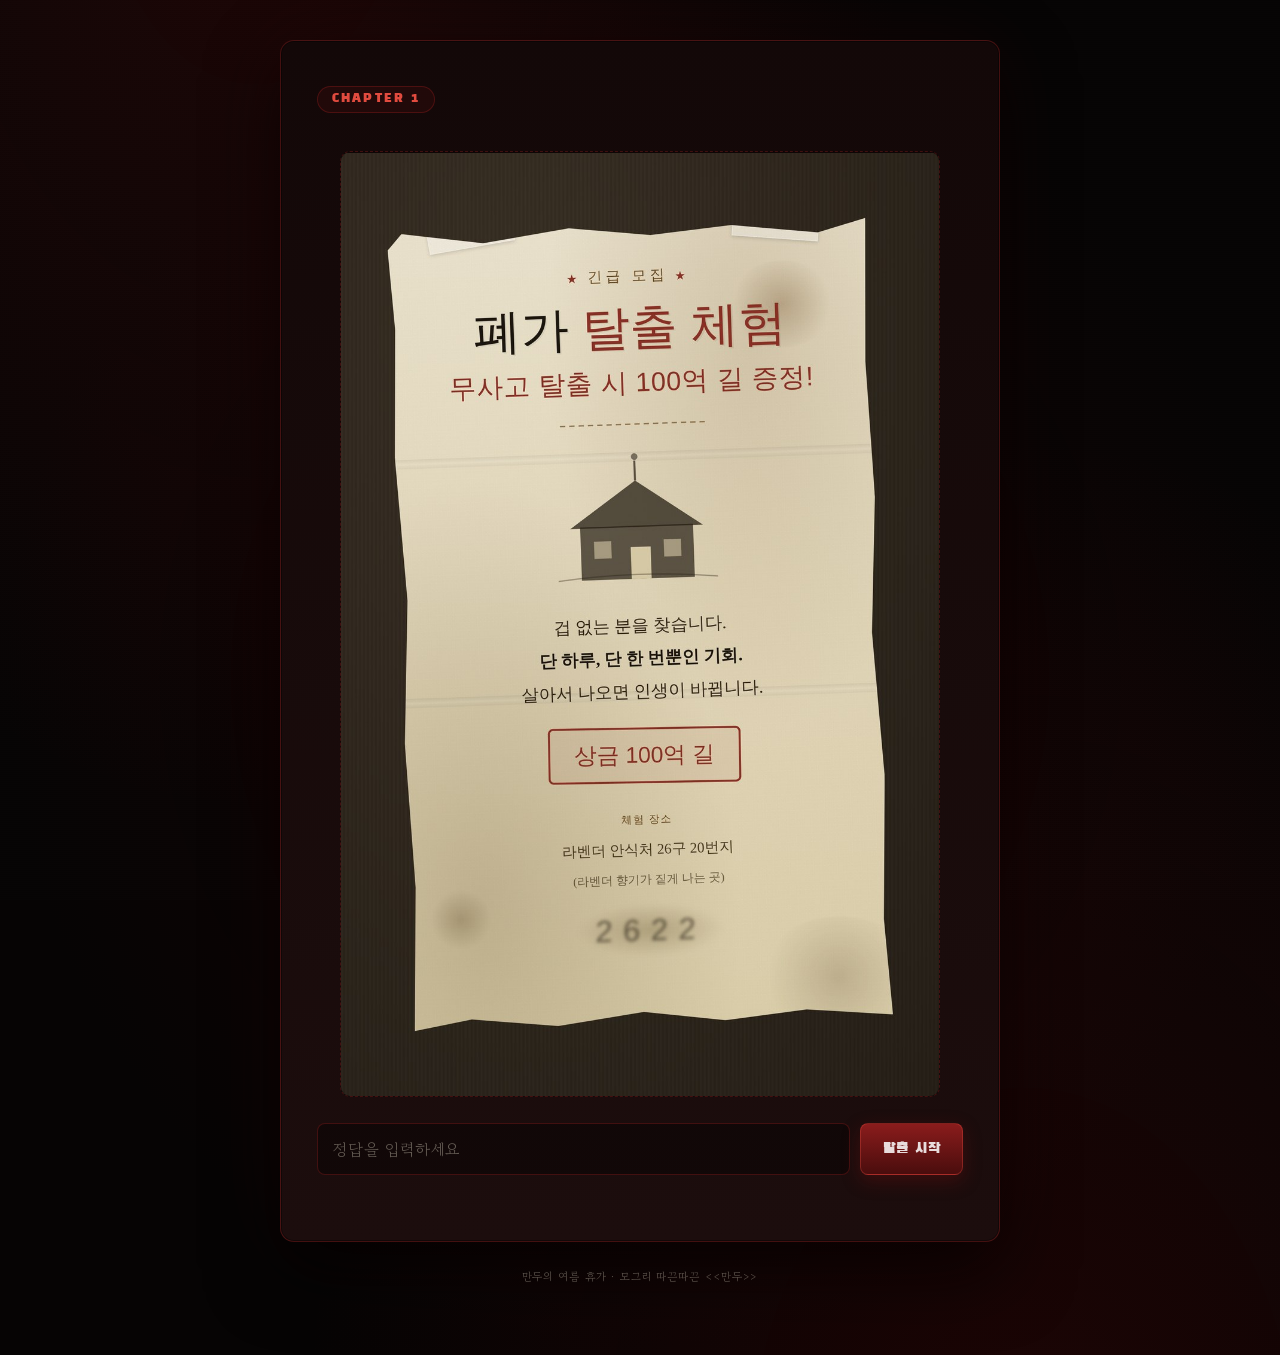
==== index.html @ e2ad3dcb "1차 초안" ====
<!DOCTYPE html>
<html lang="ko">
<head>
<meta charset="UTF-8" />
<meta name="viewport" content="width=device-width, initial-scale=1.0" />
<title>만두의 여름 휴가</title>
<link rel="stylesheet" href="assets/style.css" />
</head>
<body>
  <main class="stage">
    <span class="chapter-tag">CHAPTER 1</span>
      <div class="art-slot" style="min-height:0; aspect-ratio: 1000 / 1577; max-width: 600px; margin-left:auto; margin-right:auto;">
      <img src="assets/img/flyer.jpg" alt="폐가 체험 전단지" style="object-fit:contain;" />
    </div>

    <form class="answer-form" id="quiz1-form">
      <!-- <label for="quiz1-input">전단지에 적힌 흐릿한 숫자 4자리를 입력하세요</label> -->
      <div class="answer-row">
        <input type="text" id="quiz1-input" inputmode="numeric" maxlength="10" placeholder="정답을 입력하세요" autocomplete="off" />
        <button type="submit">탈출 시작</button>
      </div>
      <div class="error-msg" id="quiz1-error"></div>
    </form>
  </main>

  <p class="brand-footer">만두의 여름 휴가 · 모그리 따끈따끈 <<만두>></p>

  <script src="assets/answer.js"></script>
  <script>
    initAnswerForm({
      formId: "quiz1-form",
      inputId: "quiz1-input",
      errorId: "quiz1-error",
      answers: ["2622"],
      nextUrl: "2622/",
      failUrl: "fail/"
    });
  </script>
</body>
</html>
---- assets/style.css ----
/* ============================================================
   만두 자유부대 방탈출 이벤트 - 공용 스타일
   테마: 붉고 어두운 공포 톤 (폐가 / 저주받은 느낌)
   ============================================================ */

@import url('https://fonts.googleapis.com/css2?family=Black+Han+Sans&family=Gowun+Batang:wght@400;700&family=Nanum+Myeongjo:wght@400;700;800&display=swap');

:root {
  --bg-void: #060404;
  --bg-panel: #130808;
  --bg-panel-2: #1c0d0d;
  --border-faint: rgba(158, 34, 34, 0.35);
  --gold: #9c2323;         /* 메인 포인트 컬러 (핏빛 레드) */
  --gold-bright: #e14b3f;  /* 강조/글로우용 밝은 레드 */
  --ink: #e8dcdc;
  --ink-dim: #9c8080;
  --danger: #7a1010;
  --danger-bright: #ff4d3d;
  --success: #5a8f6b;
  --shadow: rgba(0, 0, 0, 0.7);
  --font-head: 'Black Han Sans', 'Nanum Myeongjo', sans-serif;
  --font-body: 'Gowun Batang', 'Nanum Myeongjo', serif;
}

* {
  box-sizing: border-box;
}

html, body {
  margin: 0;
  padding: 0;
  min-height: 100%;
  background: var(--bg-void);
  color: var(--ink);
  font-family: var(--font-body);
}

body {
  position: relative;
  overflow-x: hidden;
  background:
    radial-gradient(ellipse at 20% -10%, rgba(154,20,20,0.16), transparent 45%),
    radial-gradient(ellipse at 80% 110%, rgba(120,10,10,0.20), transparent 50%),
    radial-gradient(ellipse at 50% 50%, rgba(40,0,0,0.35), transparent 70%),
    var(--bg-void);
  min-height: 100vh;
  display: flex;
  flex-direction: column;
  align-items: center;
  padding: 40px 18px 60px;
}

/* 은은하게 떠다니는 안개/먼지 파티클 느낌의 배경 */
body::before {
  content: "";
  position: fixed;
  inset: 0;
  pointer-events: none;
  background-image:
    repeating-linear-gradient(0deg, rgba(255,255,255,0.015) 0px, transparent 1px, transparent 2px);
  z-index: 0;
}

.stage {
  position: relative;
  z-index: 1;
  width: 100%;
  max-width: 720px;
  background: linear-gradient(180deg, var(--bg-panel), var(--bg-panel-2));
  border: 1px solid var(--border-faint);
  border-radius: 14px;
  box-shadow: 0 30px 70px var(--shadow), 0 0 90px rgba(120,10,10,0.12), 0 0 0 1px rgba(0,0,0,0.4) inset;
  padding: 42px 36px 38px;
  animation: fadeUp 0.7s ease both;
}

@keyframes fadeUp {
  from { opacity: 0; transform: translateY(18px); }
  to { opacity: 1; transform: translateY(0); }
}

@keyframes flicker {
  0%, 92%, 100% { opacity: 1; }
  93% { opacity: 0.55; }
  95% { opacity: 0.9; }
  97% { opacity: 0.4; }
  98% { opacity: 1; }
}

.chapter-tag {
  display: inline-block;
  font-family: var(--font-head);
  font-size: 12px;
  letter-spacing: 0.18em;
  color: var(--gold-bright);
  border: 1px solid var(--border-faint);
  border-radius: 999px;
  padding: 5px 14px;
  margin-bottom: 18px;
  background: rgba(154,20,20,0.10);
  animation: flicker 7s linear infinite;
}

h1.title {
  font-family: var(--font-head);
  font-size: 28px;
  line-height: 1.4;
  color: var(--gold-bright);
  margin: 0 0 18px;
  text-shadow: 0 0 18px rgba(225,75,63,0.45), 0 2px 12px rgba(0,0,0,0.6);
}

.story {
  font-size: 15.5px;
  line-height: 1.9;
  color: var(--ink);
  white-space: pre-line;
  margin-bottom: 26px;
}

.story strong {
  color: var(--gold-bright);
}

.dim {
  color: var(--ink-dim);
}

/* 이미지/자료 자리 - 나중에 실제 이미지로 교체 */
.art-slot {
  width: 100%;
  min-height: 220px;
  border: 1.5px dashed var(--border-faint);
  border-radius: 10px;
  background: rgba(0,0,0,0.25);
  display: flex;
  flex-direction: column;
  align-items: center;
  justify-content: center;
  gap: 8px;
  color: var(--ink-dim);
  font-size: 13px;
  text-align: center;
  margin: 20px 0 26px;
  overflow: hidden;
  position: relative;
}

.art-slot img {
  width: 100%;
  height: 100%;
  object-fit: cover;
  position: absolute;
  inset: 0;
}

.art-slot .slot-label {
  font-family: var(--font-head);
  font-size: 12px;
  letter-spacing: 0.05em;
  color: var(--gold);
  z-index: 1;
}

.art-slot .slot-desc {
  z-index: 1;
  max-width: 80%;
  line-height: 1.6;
}

/* 대화/편지/일기장 카드 */
.note-card {
  background: rgba(0,0,0,0.28);
  border: 1px solid var(--border-faint);
  border-radius: 10px;
  padding: 18px 20px;
  margin: 14px 0;
  font-size: 14.5px;
  line-height: 1.85;
}

.note-card .speaker {
  font-family: var(--font-head);
  color: var(--gold);
  font-size: 13px;
  margin-right: 6px;
}

.note-card .msg-time {
  color: var(--ink-dim);
  font-size: 11.5px;
  display: block;
  margin: 10px 0 4px;
  letter-spacing: 0.05em;
}

.note-card .corrupted {
  color: var(--danger-bright);
  letter-spacing: 0.03em;
  filter: blur(0.2px);
}

/* 채팅 스타일 (3p 최만두 DM) */
.chat-log {
  display: flex;
  flex-direction: column;
  gap: 10px;
  margin: 20px 0 28px;
}

.chat-bubble {
  max-width: 82%;
  padding: 12px 15px;
  border-radius: 14px;
  font-size: 14.5px;
  line-height: 1.7;
  animation: fadeUp 0.5s ease both;
}

.chat-bubble.them {
  align-self: flex-start;
  background: var(--bg-panel-2);
  border: 1px solid var(--border-faint);
  border-bottom-left-radius: 4px;
}

.chat-bubble.me {
  align-self: flex-end;
  background: linear-gradient(135deg, #6e1f1f, #3a1010);
  border: 1px solid rgba(225,75,63,0.3);
  border-bottom-right-radius: 4px;
  color: #f3e6e6;
}

.chat-name {
  display: block;
  font-family: var(--font-head);
  font-size: 11.5px;
  color: var(--gold);
  margin-bottom: 4px;
}

/* 입력 폼 */
.answer-form {
  margin-top: 8px;
}

.answer-form label {
  display: block;
  font-size: 12.5px;
  color: var(--ink-dim);
  letter-spacing: 0.04em;
  margin-bottom: 8px;
}

.answer-row {
  display: flex;
  gap: 10px;
}

.answer-row input[type="text"] {
  flex: 1;
  background: rgba(0,0,0,0.35);
  border: 1.5px solid var(--border-faint);
  border-radius: 8px;
  padding: 13px 15px;
  font-size: 16px;
  color: var(--ink);
  font-family: var(--font-body);
  letter-spacing: 0.05em;
  outline: none;
  transition: border-color 0.2s, box-shadow 0.2s;
}

.answer-row input[type="text"]::placeholder {
  color: rgba(169,162,148,0.55);
}

.answer-row input[type="text"]:focus {
  border-color: var(--gold-bright);
  box-shadow: 0 0 0 3px rgba(225,75,63,0.18);
}

button, .btn {
  font-family: var(--font-head);
  font-size: 14.5px;
  letter-spacing: 0.03em;
  color: var(--ink);
  background: linear-gradient(180deg, #8a1c1c, #4a0d0d);
  border: 1px solid rgba(225,75,63,0.35);
  border-radius: 8px;
  padding: 13px 22px;
  cursor: pointer;
  box-shadow: 0 6px 18px rgba(122,16,16,0.35);
  transition: transform 0.15s ease, box-shadow 0.15s ease, filter 0.15s ease;
  white-space: nowrap;
  text-decoration: none;
  display: inline-flex;
  align-items: center;
  justify-content: center;
}

button:hover, .btn:hover {
  transform: translateY(-1px);
  filter: brightness(1.15);
  box-shadow: 0 10px 26px rgba(225,75,63,0.35);
}

button:active, .btn:active {
  transform: translateY(0);
}

button.btn-secondary, .btn.btn-secondary {
  background: transparent;
  color: var(--ink);
  border: 1.5px solid var(--border-faint);
  box-shadow: none;
}

button.btn-secondary:hover, .btn.btn-secondary:hover {
  border-color: var(--gold);
  color: var(--gold-bright);
}

button.btn-danger {
  background: linear-gradient(180deg, var(--danger-bright), var(--danger));
  color: #1a0d0c;
}

.btn-block {
  width: 100%;
  display: flex;
}

.error-msg {
  color: var(--danger-bright);
  font-size: 13px;
  margin-top: 10px;
  min-height: 18px;
  letter-spacing: 0.02em;
}

.error-msg.show {
  animation: shake 0.35s ease;
}

@keyframes shake {
  0%, 100% { transform: translateX(0); }
  20% { transform: translateX(-6px); }
  40% { transform: translateX(6px); }
  60% { transform: translateX(-4px); }
  80% { transform: translateX(4px); }
}

.hint-box {
  margin-top: 22px;
  border-left: 2px solid var(--border-faint);
  padding-left: 14px;
  font-size: 13px;
  color: var(--ink-dim);
  line-height: 1.7;
}

.hint-box b {
  color: var(--gold);
}

.footer-nav {
  margin-top: 30px;
  display: flex;
  justify-content: space-between;
  gap: 10px;
}

.brand-footer {
  margin-top: 26px;
  text-align: center;
  font-size: 11px;
  color: rgba(169,162,148,0.5);
  letter-spacing: 0.08em;
  z-index: 1;
  position: relative;
}

/* 키 안내용 뱃지 (2p 스크롤락/홈키) */
.key-guide {
  display: flex;
  gap: 12px;
  margin: 22px 0;
  flex-wrap: wrap;
}

.key-cap {
  display: flex;
  align-items: center;
  gap: 10px;
  background: rgba(0,0,0,0.3);
  border: 1px solid var(--border-faint);
  border-radius: 10px;
  padding: 10px 16px;
  flex: 1;
  min-width: 220px;
}

.key-cap kbd {
  font-family: var(--font-head);
  background: linear-gradient(180deg, #2a1010, #180808);
  border: 1px solid rgba(225,75,63,0.4);
  border-bottom-width: 3px;
  border-radius: 6px;
  padding: 6px 10px;
  font-size: 13px;
  color: var(--gold-bright);
}

.key-cap span {
  font-size: 12.5px;
  color: var(--ink-dim);
  line-height: 1.5;
}

/* 슬라이드 퍼즐 (4p) */
.puzzle-wrap {
  display: flex;
  flex-direction: column;
  align-items: center;
  gap: 16px;
  margin: 22px 0;
}

.puzzle-board {
  display: grid;
  grid-template-columns: repeat(4, 1fr);
  grid-template-rows: repeat(4, 1fr);
  gap: 4px;
  width: min(100%, 340px);
  aspect-ratio: 1 / 1;
  background: rgba(0,0,0,0.4);
  border: 1.5px solid var(--border-faint);
  border-radius: 10px;
  padding: 4px;
}

.puzzle-tile {
  background: linear-gradient(160deg, #2a1414, #150808);
  border: 1px solid rgba(225,75,63,0.25);
  border-radius: 6px;
  display: flex;
  align-items: center;
  justify-content: center;
  font-family: var(--font-head);
  font-size: 15px;
  color: var(--gold-bright);
  cursor: pointer;
  user-select: none;
  transition: transform 0.12s ease, filter 0.12s ease;
  background-size: 400% 400%;
  background-position: var(--bx, 0%) var(--by, 0%);
  background-image: var(--tile-img, none);
}

.puzzle-tile:hover {
  filter: brightness(1.15);
}

.puzzle-tile.empty {
  background: transparent;
  border: 1px dashed rgba(225,75,63,0.18);
  cursor: default;
}

.puzzle-status {
  font-size: 13px;
  color: var(--ink-dim);
  min-height: 18px;
}

.npc-reveal {
  display: none;
  flex-direction: column;
  align-items: center;
  gap: 12px;
  margin-top: 6px;
  animation: fadeUp 0.6s ease both;
}

.npc-reveal.show {
  display: flex;
}

.npc-figure {
  width: 92px;
  height: 92px;
  border-radius: 50%;
  background: radial-gradient(circle at 35% 30%, #3a1414, #0d0505 70%);
  border: 1.5px solid var(--border-faint);
  display: flex;
  align-items: center;
  justify-content: center;
  font-size: 36px;
  cursor: pointer;
  box-shadow: 0 0 30px rgba(154,20,20,0.25);
  transition: transform 0.2s ease, box-shadow 0.2s ease;
}

.npc-figure:hover {
  transform: scale(1.05);
  box-shadow: 0 0 40px rgba(225,75,63,0.4);
}

/* 5p 선택지 퍼즐 */
.choice-grid {
  display: grid;
  grid-template-columns: 1fr 1fr;
  gap: 10px;
  margin: 22px 0;
}

@media (max-width: 480px) {
  .choice-grid { grid-template-columns: 1fr; }
}

.choice-btn {
  background: var(--bg-panel-2);
  border: 1.5px solid var(--border-faint);
  color: var(--ink);
  border-radius: 10px;
  padding: 16px 14px;
  font-family: var(--font-body);
  font-size: 14px;
  line-height: 1.5;
  cursor: pointer;
  text-align: left;
  transition: border-color 0.15s, transform 0.12s, background 0.15s;
}

.choice-btn:hover {
  border-color: var(--gold);
  transform: translateY(-1px);
}

.choice-btn.correct {
  background: linear-gradient(135deg, rgba(111,174,139,0.25), rgba(111,174,139,0.08));
  border-color: var(--success);
  color: var(--gold-bright);
}

.choice-btn.wrong {
  animation: shake 0.35s ease;
  border-color: var(--danger);
}

.choice-feedback {
  min-height: 20px;
  font-size: 13px;
  color: var(--ink-dim);
  margin-top: 4px;
}

/* 실패 페이지 (7p) */
.fail-stage {
  text-align: center;
}

.fail-glyph {
  font-family: var(--font-head);
  font-size: 64px;
  color: var(--danger-bright);
  text-shadow: 0 0 40px rgba(224,90,80,0.4);
  margin-bottom: 6px;
  letter-spacing: 0.05em;
}

/* 엔딩 페이지 */
.ending-stage {
  text-align: center;
}

.ending-glyph {
  font-size: 44px;
  margin-bottom: 6px;
}

.credit {
  margin-top: 8px;
  font-size: 12.5px;
  color: var(--ink-dim);
}

@media (max-width: 560px) {
  .stage { padding: 30px 20px 28px; }
  h1.title { font-size: 22px; }
  .answer-row { flex-direction: column; }
}
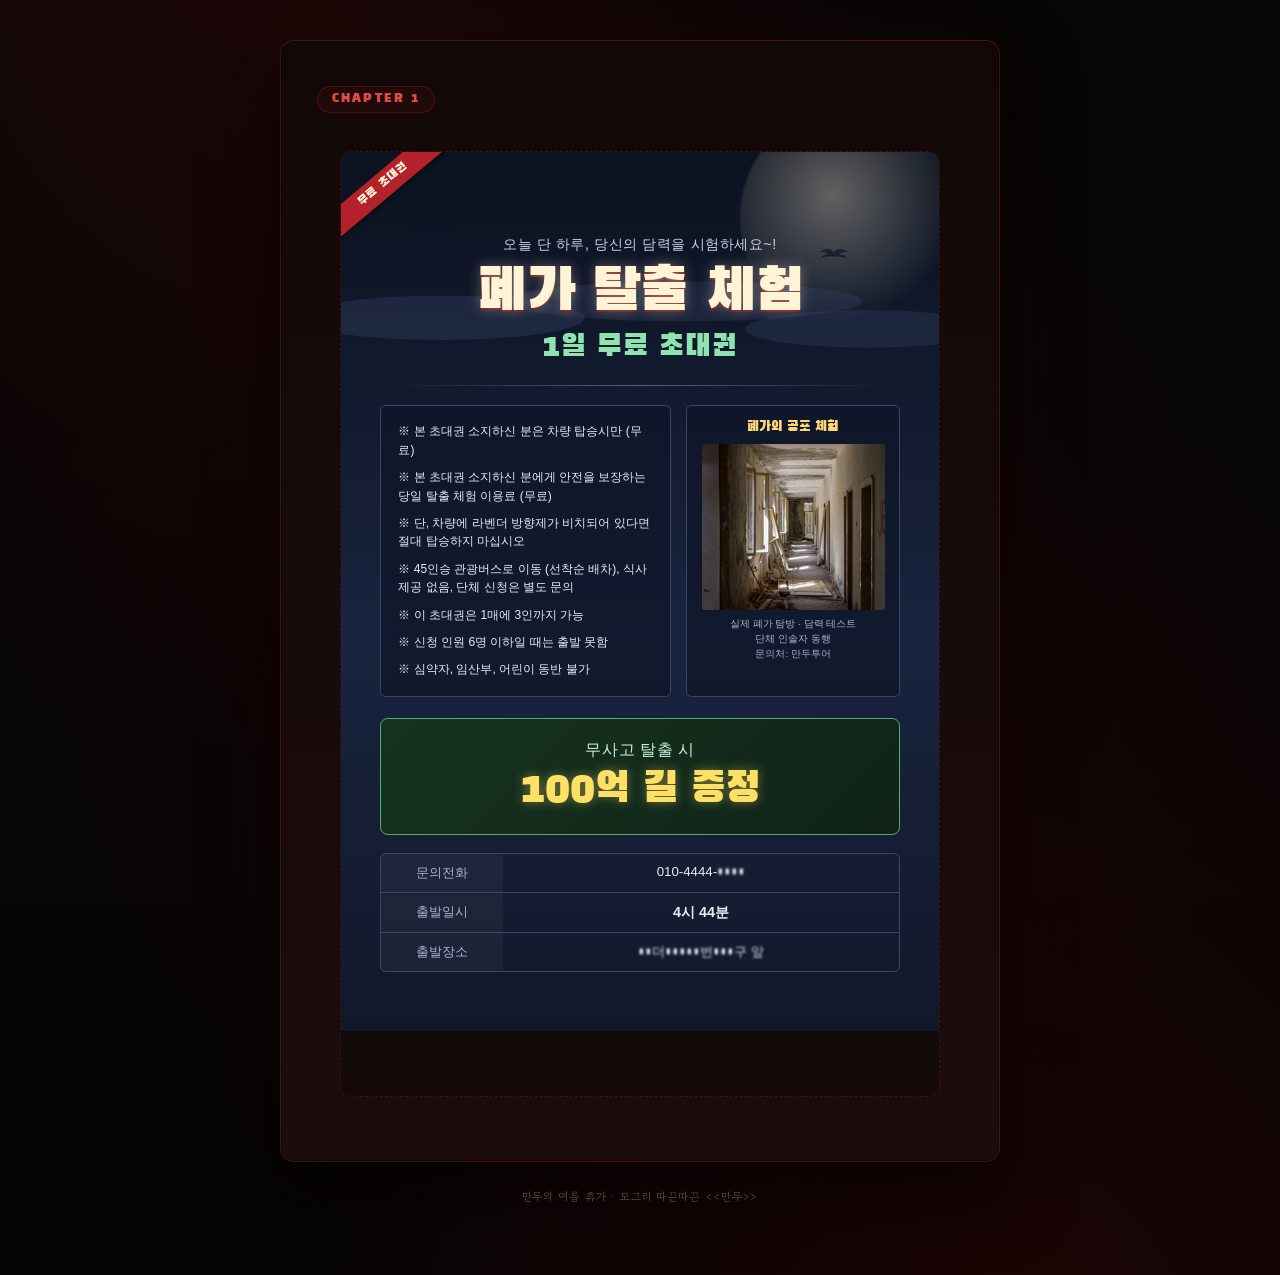
==== commit b3593b2f: "글리치" ====
--- a/index.html
+++ b/index.html
@@ -1,6 +1,18 @@
 <!DOCTYPE html>
 <html lang="ko">
 <head>
+<style>
+@keyframes glitch-flicker {
+  0%, 100% { opacity: 1; text-shadow: none; transform: translate(0, 0); }
+  94% { opacity: 1; }
+  95% { opacity: 0.55; text-shadow: 0.05em 0 0 #ff2d55, -0.05em 0 0 #33e0ff; transform: translate(0.02em, -0.01em); }
+  97% { opacity: 1; text-shadow: none; transform: translate(0, 0); }
+}
+.glitch-char {
+  display: inline-block;
+  animation: glitch-flicker 7s infinite steps(1, end);
+}
+</style>
 <meta charset="UTF-8" />
 <meta name="viewport" content="width=device-width, initial-scale=1.0" />
 <title>만두의 여름 휴가</title>
@@ -10,16 +22,99 @@
   <main class="stage">
     <span class="chapter-tag">CHAPTER 1</span>
       <div class="art-slot" style="min-height:0; aspect-ratio: 1000 / 1577; max-width: 600px; margin-left:auto; margin-right:auto;">
-      <img src="assets/img/flyer.jpg" alt="폐가 체험 전단지" style="object-fit:contain;" />
+      <div style="width:100%; height:100%; position:relative; overflow:hidden; container-type: inline-size;">
+        <div class="haunted-flyer" style="width:100cqw; min-height:133.3333cqw; position:relative; overflow:hidden; background:linear-gradient(180deg, #0b1220 0%, #131b30 30%, #1a2440 55%, #12182a 100%); font-family: 'Noto Sans KR', sans-serif; color:#e9ecf5; padding-bottom:9.8148cqw;">
+
+          <!-- moon glow -->
+          <div style="position:absolute; top:-8.3333cqw; right:-5.5556cqw; width:38.8889cqw; height:38.8889cqw; border-radius:50%; background:radial-gradient(circle at 40% 40%, rgba(255,244,214,0.35), rgba(255,244,214,0) 65%); filter:blur(0.1852cqw);"></div>
+
+          <!-- fog bands -->
+          <svg width="1080" height="180" viewBox="0 0 1080 180" style="position:absolute; top:19.4444cqw; left:0; width:100cqw; height:16.6667cqw;">
+            <ellipse cx="180" cy="90" rx="260" ry="40" fill="#3a4568" opacity="0.35"/>
+            <ellipse cx="620" cy="60" rx="320" ry="36" fill="#3a4568" opacity="0.3"/>
+            <ellipse cx="950" cy="110" rx="220" ry="34" fill="#3a4568" opacity="0.3"/>
+          </svg>
+
+          <!-- corner ribbon: 무료 초대권 -->
+          <div style="position:absolute; top:3.3333cqw; left:-5.9259cqw; width:25.9259cqw; transform:rotate(-40deg); background:#b3222a; text-align:center; padding:0.7407cqw 0; box-shadow:0 0.3704cqw 0.9259cqw rgba(0,0,0,0.4); z-index:5;">
+            <div style="font-family:'Black Han Sans', sans-serif; font-size:2.037cqw; color:#fff4d6; letter-spacing:0.1852cqw;">무료 초대권</div>
+          </div>
+
+          <!-- bats -->
+          <svg width="90" height="40" viewBox="0 0 90 40" style="position:absolute; top:11.1111cqw; left:11.1111cqw; opacity:0.8; width:8.3333cqw; height:3.7037cqw;">
+            <path d="M45 20 C40 5 20 5 5 18 C18 14 28 20 30 24 C22 22 12 26 8 34 C22 30 34 26 45 30 C56 26 68 30 82 34 C78 26 68 22 60 24 C62 20 72 14 85 18 C70 5 50 5 45 20 Z" fill="#0d1425"/>
+          </svg>
+          <svg width="60" height="26" viewBox="0 0 90 40" style="position:absolute; top:15.7407cqw; left:79.6296cqw; opacity:0.7; width:5.5556cqw; height:2.4074cqw;">
+            <path d="M45 20 C40 5 20 5 5 18 C18 14 28 20 30 24 C22 22 12 26 8 34 C22 30 34 26 45 30 C56 26 68 30 82 34 C78 26 68 22 60 24 C62 20 72 14 85 18 C70 5 50 5 45 20 Z" fill="#0d1425"/>
+          </svg>
+
+          <!-- header -->
+          <div style="position:relative; z-index:4; text-align:center; padding-top:13.8889cqw;">
+            <div style="font-size:2.4074cqw; letter-spacing:0.0926cqw; color:#c9d0e8; font-weight:500;">오늘 단 하루, 당신의 담력을 시험하세요~!</div>
+            <div style="font-family:'Black Han Sans', sans-serif; font-size:9.6296cqw; line-height:1.05; color:#fff4d6; margin-top:1.6667cqw; text-shadow:0 0 2.2222cqw rgba(255,244,214,0.35), 0 0.3704cqw 0 #7a1015;">폐가 탈출 체험</div>
+            <div style="font-family:'Black Han Sans', sans-serif; font-size:5cqw; color:#8fe3b0; margin-top:0.7407cqw; letter-spacing:0.1852cqw;">1일 무료 초대권</div>
+          </div>
+
+          <!-- divider -->
+          <div style="position:relative; z-index:4; margin:3.1481cqw 8.3333cqw 0; height:0.1852cqw; background:linear-gradient(90deg, transparent, #55618c, transparent);"></div>
+
+          <!-- content row -->
+          <div style="position:relative; z-index:4; display:flex; gap:2.5926cqw; margin:3.1481cqw 6.4815cqw 0; align-items:stretch;">
+
+          <!-- bullet card -->
+          <div style="flex:1.35; background:rgba(15,21,40,0.72); border:max(1px, 0.0926cqw) solid #3a4568; border-radius:0.9259cqw; padding:2.7778cqw 2.963cqw; display:flex; flex-direction:column; gap:1.4815cqw;">
+            <div style="font-size:2cqw; line-height:1.55; color:#e9ecf5; text-align:left;">※ 본 초대권 소지하신 분은 차량 탑승시만 (무료)</div>
+            <div style="font-size:2cqw; line-height:1.55; color:#e9ecf5; text-align:left;">※ 본 초대권 소지하신 분에게 <span class="glitch-char" style="animation-delay:7.1s;">안</span>전을 보장하는 당일 탈출 체험 이용료 (무료)</div>
+            <div style="font-size:2cqw; line-height:1.55; color:#e9ecf5; text-align:left;">※ 단, 차량에 <span class="glitch-char" style="animation-delay:2.1s;">라</span><span class="glitch-char" style="animation-delay:5s;">벤</span>더 방향제가 비치되어 있다면 절대 탑승하지 마십시오</div>
+            <div style="font-size:2cqw; line-height:1.55; color:#e9ecf5; text-align:left;">※ 45인승 관광버스로 이동 (선착순 배차), <span class="glitch-char" style="animation-delay:0s;">식</span>사 제공 없음, 단체 신청은 별도 문의</div>
+            <div style="font-size:2cqw; line-height:1.55; color:#e9ecf5; text-align:left;">※ <span class="glitch-char" style="animation-delay:6.1s;">이</span> 초대권은 1매에 3인까지 가능</div>
+            <div style="font-size:2cqw; line-height:1.55; color:#e9ecf5; text-align:left;">※ 신청 인원 <span class="glitch-char" style="animation-delay:3.1s;">6</span>명 <span class="glitch-char" style="animation-delay:3.6s;">이</span>하일 때는 출발 못함</div>
+            <div style="font-size:2cqw; line-height:1.55; color:#e9ecf5; text-align:left;">※ 심약자, 임산부, 어린<span class="glitch-char" style="animation-delay:2.1s;">이</span> 동반 불가</div>
+          </div>
+
+          <!-- illustration card -->
+          <div style="flex:1; min-width:0; overflow:hidden; background:rgba(15,21,40,0.72); border:max(1px, 0.0926cqw) solid #3a4568; border-radius:0.9259cqw; padding:2.037cqw; display:flex; flex-direction:column; align-items:center; gap:1.2963cqw;">
+            <div style="font-family:'Black Han Sans', sans-serif; font-size:2.4074cqw; color:#ffd875;">폐가의 공포 체험</div>
+            <div style="width:30.5556cqw; height:27.7778cqw; max-width:100%; border-radius:0.5cqw; overflow:hidden; position:relative; flex-shrink:0;">
+              <img src="assets/img/flyer_web.jpg" alt="폐가 사진" style="width:100%; height:100%; object-fit:cover; display:block;">
+            </div>
+            <div style="font-size:1.6667cqw; color:#a9b2d0; text-align:center; line-height:1.5;">실제 폐가 탐방 · 담력 테스트<br/>단체 인솔자 동행<br/>문의<span class="glitch-char" style="animation-delay:3.1s;">처</span>: 만두투어</div>
+          </div>
+        </div>
+
+          <!-- reward banner -->
+          <div style="position:relative; z-index:4; margin:3.5185cqw 6.4815cqw 0;">
+            <div style="background:linear-gradient(135deg, #17331f 0%, #0f2318 100%); border:max(1px, 0.1852cqw) solid #4fae6d; border-radius:1.2963cqw; padding:3.5185cqw 2.7778cqw 2.7778cqw; text-align:center;">
+              <div style="font-size:2.5926cqw; color:#c9f0d6; letter-spacing:0.0926cqw;">무사고 탈출 시</div>
+              <div style="font-family:'Black Han Sans', sans-serif; font-size:7.037cqw; color:#ffe066; margin-top:0.5556cqw; text-shadow:0 0 1.8519cqw rgba(255,224,102,0.4);">100억 길 증정</div>
+            </div>
+          </div>
+
+          <!-- contact table -->
+          <div style="position:relative; z-index:4; margin:3.1481cqw 6.4815cqw 0 6.4815cqw; display:flex; flex-direction:column; gap:0; border:max(1px, 0.0926cqw) solid #3a4568; border-radius:0.9259cqw; overflow:hidden;">
+            <div style="display:flex; border-bottom:max(1px, 0.0926cqw) solid #3a4568;">
+              <div style="width:20.3704cqw; background:rgba(255,255,255,0.04); padding:1.6667cqw 2.037cqw; font-size:2.2222cqw; color:#a9b2d0;">문의전화</div>
+              <div style="flex:1; padding:1.6667cqw 2.037cqw; font-size:2.2222cqw; color:#e9ecf5;">010-4444-<span style="filter:blur(0.1944cqw); display:inline-block;">▮▮▮▮</span></div>
+            </div>
+            <div style="display:flex; border-bottom:max(1px, 0.0926cqw) solid #3a4568;">
+              <div style="width:20.3704cqw; background:rgba(255,255,255,0.04); padding:1.6667cqw 2.037cqw; font-size:2.2222cqw; color:#a9b2d0;">출발일시</div>
+              <div style="flex:1; padding:1.6667cqw 2.037cqw; font-size:2.4074cqw; color:#e9ecf5; font-weight:700;">4시 44분</div>
+            </div>
+            <div style="display:flex;">
+              <div style="width:20.3704cqw; background:rgba(255,255,255,0.04); padding:1.6667cqw 2.037cqw; font-size:2.2222cqw; color:#a9b2d0;">출발장소</div>
+              <div style="flex:1; padding:1.6667cqw 2.037cqw; font-size:2.2222cqw; color:#e9ecf5;"><span style="filter:blur(0.1944cqw); display:inline-block;">▮▮더▮▮▮▮▮번▮▮▮구 앞</span></div>
+            </div>
+          </div>
+        </div>
+        </div>
     </div>
 
     <form class="answer-form" id="quiz1-form">
-      <!-- <label for="quiz1-input">전단지에 적힌 흐릿한 숫자 4자리를 입력하세요</label> -->
-      <div class="answer-row">
+      <!-- <div class="answer-row">
         <input type="text" id="quiz1-input" inputmode="numeric" maxlength="10" placeholder="정답을 입력하세요" autocomplete="off" />
         <button type="submit">탈출 시작</button>
       </div>
-      <div class="error-msg" id="quiz1-error"></div>
+      <div class="error-msg" id="quiz1-error"></div> -->
     </form>
   </main>
 
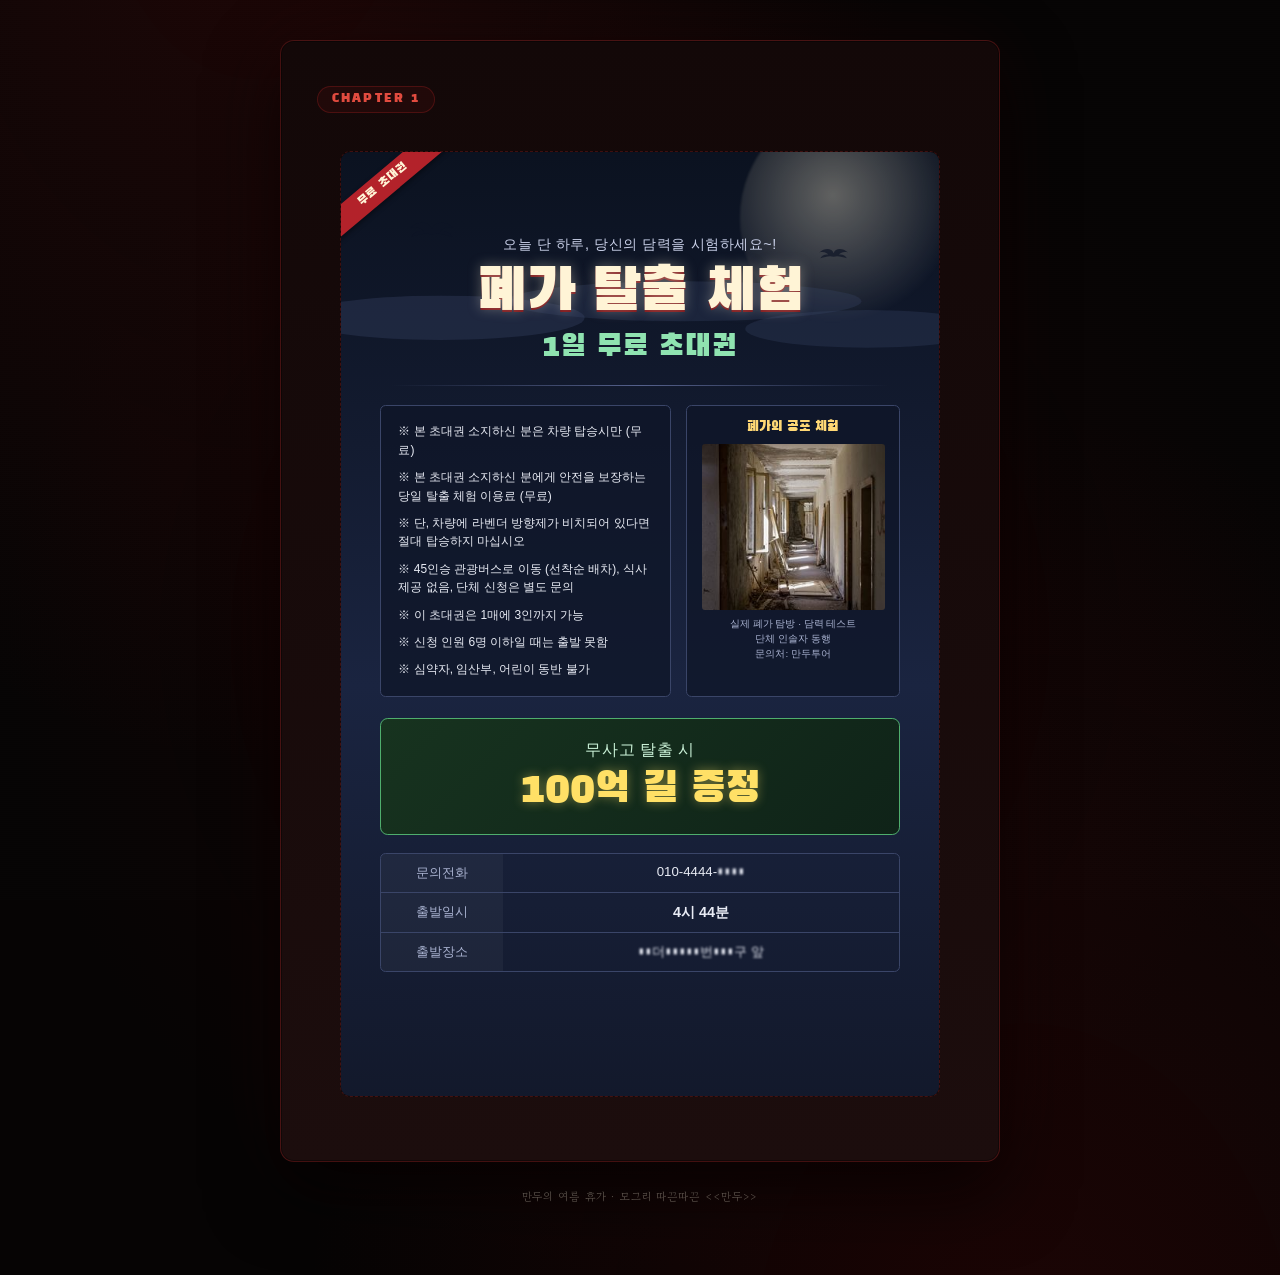
==== commit fd0b18ce: "추가수정" ====
--- a/index.html
+++ b/index.html
@@ -10,7 +10,7 @@
 }
 .glitch-char {
   display: inline-block;
-  animation: glitch-flicker 7s infinite steps(1, end);
+  animation: glitch-flicker 30s infinite steps(1, end);
 }
 </style>
 <meta charset="UTF-8" />
@@ -23,7 +23,7 @@
     <span class="chapter-tag">CHAPTER 1</span>
       <div class="art-slot" style="min-height:0; aspect-ratio: 1000 / 1577; max-width: 600px; margin-left:auto; margin-right:auto;">
       <div style="width:100%; height:100%; position:relative; overflow:hidden; container-type: inline-size;">
-        <div class="haunted-flyer" style="width:100cqw; min-height:133.3333cqw; position:relative; overflow:hidden; background:linear-gradient(180deg, #0b1220 0%, #131b30 30%, #1a2440 55%, #12182a 100%); font-family: 'Noto Sans KR', sans-serif; color:#e9ecf5; padding-bottom:9.8148cqw;">
+        <div style="width:100cqw; position:relative; overflow:hidden; background:linear-gradient(180deg, #0b1220 0%, #131b30 30%, #1a2440 55%, #12182a 100%); font-family: 'Noto Sans KR', sans-serif; color:#e9ecf5; padding-bottom:25cqw;">
 
           <!-- moon glow -->
           <div style="position:absolute; top:-8.3333cqw; right:-5.5556cqw; width:38.8889cqw; height:38.8889cqw; border-radius:50%; background:radial-gradient(circle at 40% 40%, rgba(255,244,214,0.35), rgba(255,244,214,0) 65%); filter:blur(0.1852cqw);"></div>
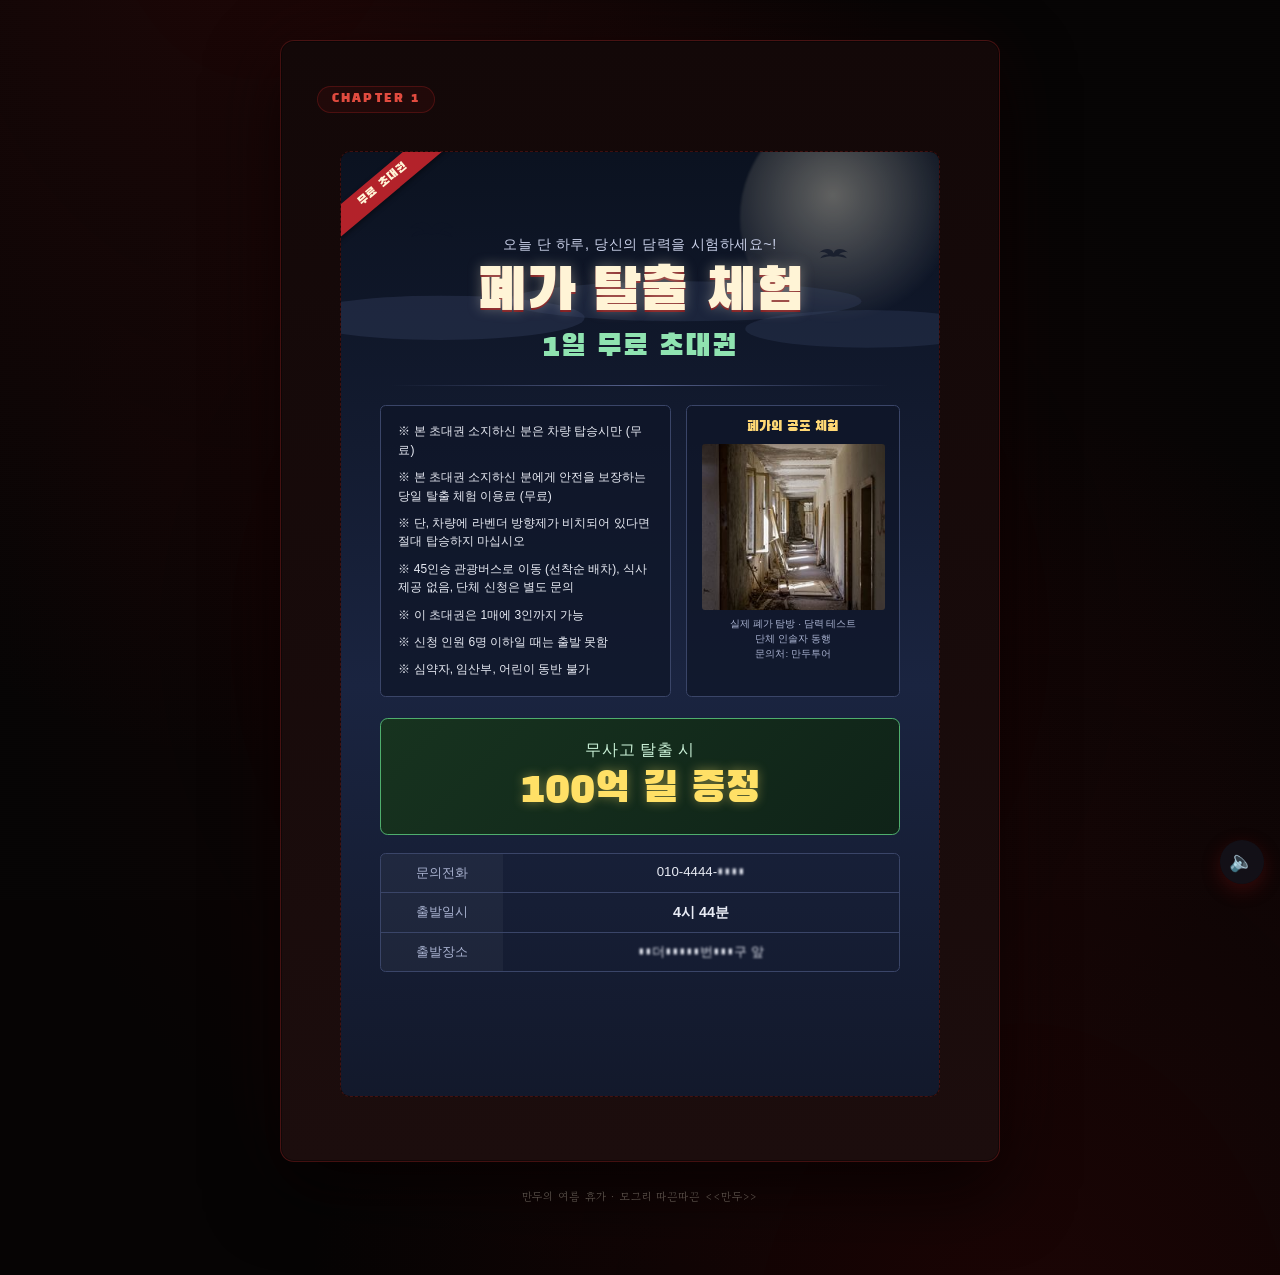
==== commit 1373656f: "1~2p 브금추가" ====
--- a/index.html
+++ b/index.html
@@ -131,5 +131,69 @@
       failUrl: "fail/"
     });
   </script>
+  <audio id="bgm" src="assets/sound/bgm1.mp3" loop preload="auto"></audio>
+
+  <button id="bgm-toggle" aria-label="배경음악 켜기/끄기" title="배경음악 켜기/끄기"
+    style="position:fixed; right:16px; bottom:16px; z-index:999; width:44px; height:44px;
+          border-radius:50%; border:none; background:rgba(20,20,30,0.75); color:#fff;
+          font-size:20px; line-height:44px; text-align:center; cursor:pointer; padding:0;">🔈</button>
+
+<script>
+(function () {
+  var audio = document.getElementById('bgm');
+  var btn = document.getElementById('bgm-toggle');
+  var userPaused = false;
+
+  audio.volume = 0.20; // 볼륨 50% (0.0 ~ 1.0 사이로 조절 가능)
+
+  // 아이콘은 "내가 껐다/켰다" 여부가 아니라 실제 audio 상태를 그대로 따라가게 함
+  audio.addEventListener('play',  function () { btn.textContent = '🔈'; });
+  audio.addEventListener('pause', function () { btn.textContent = '🔇'; });
+
+  // 파일을 못 찾거나 재생 자체가 실패하면 콘솔에 원인을 남기고 버튼에 표시
+  audio.addEventListener('error', function () {
+    var code = audio.error ? audio.error.code : '?';
+    console.error('[BGM] 로드/재생 실패 (code ' + code + '). src="' + audio.currentSrc + '" 경로와 파일이 실제로 있는지 확인하세요.');
+    btn.textContent = '⚠️';
+    btn.title = 'BGM 파일을 재생할 수 없습니다 (콘솔 확인)';
+  });
+
+  function armResumeOnInteraction() {
+    var resume = function () {
+      if (!userPaused) {
+        audio.play().catch(function (err) { console.error('[BGM] play() 실패:', err); });
+      }
+      window.removeEventListener('pointerdown', resume);
+      window.removeEventListener('keydown', resume);
+    };
+    window.addEventListener('pointerdown', resume, { once: true });
+    window.addEventListener('keydown', resume, { once: true });
+  }
+
+  function tryPlay() {
+    var p = audio.play();
+    if (p && typeof p.catch === 'function') {
+      p.catch(function (err) {
+        // 자동재생이 막힌 경우(NotAllowedError): 첫 사용자 입력 시 재생
+        console.warn('[BGM] 자동재생이 막혔습니다. 화면을 한 번 클릭/터치하면 재생됩니다.', err);
+        armResumeOnInteraction();
+      });
+    }
+  }
+
+  btn.addEventListener('click', function () {
+    if (audio.paused) {
+      userPaused = false;
+      audio.play().catch(function (err) { console.error('[BGM] play() 실패:', err); });
+    } else {
+      userPaused = true;
+      audio.pause();
+    }
+  });
+
+  tryPlay();
+})();
+</script>
+
 </body>
 </html>
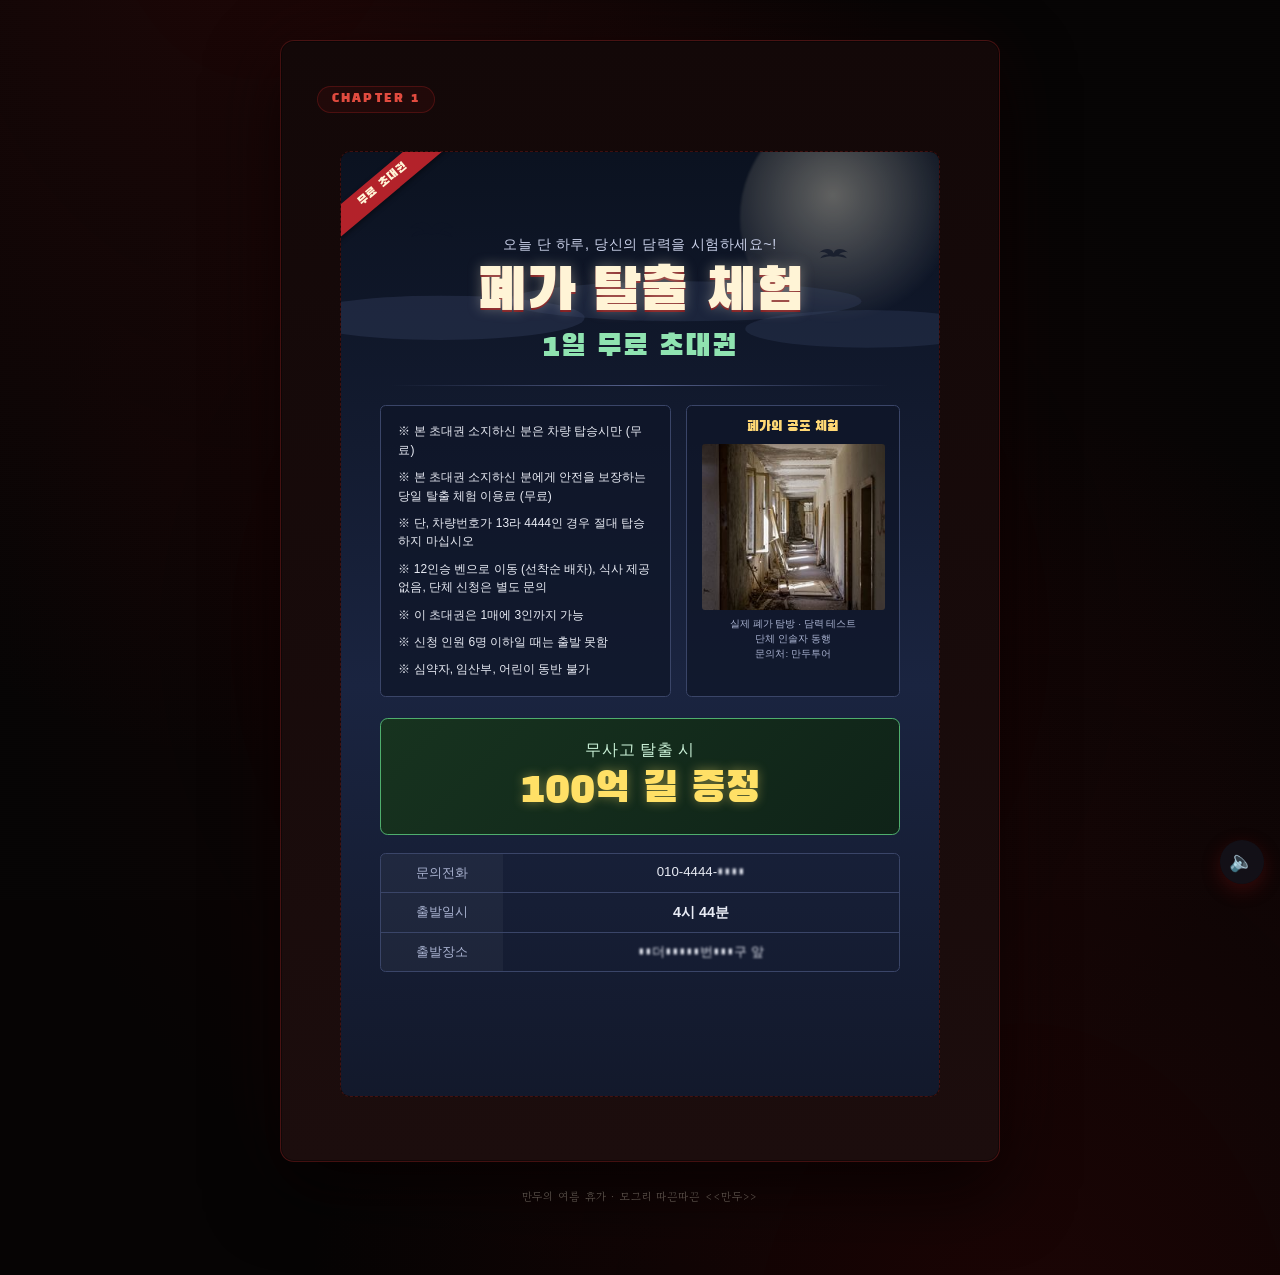
==== commit 7e160a60: "텍스트 변경" ====
--- a/index.html
+++ b/index.html
@@ -65,8 +65,8 @@
           <div style="flex:1.35; background:rgba(15,21,40,0.72); border:max(1px, 0.0926cqw) solid #3a4568; border-radius:0.9259cqw; padding:2.7778cqw 2.963cqw; display:flex; flex-direction:column; gap:1.4815cqw;">
             <div style="font-size:2cqw; line-height:1.55; color:#e9ecf5; text-align:left;">※ 본 초대권 소지하신 분은 차량 탑승시만 (무료)</div>
             <div style="font-size:2cqw; line-height:1.55; color:#e9ecf5; text-align:left;">※ 본 초대권 소지하신 분에게 <span class="glitch-char" style="animation-delay:7.1s;">안</span>전을 보장하는 당일 탈출 체험 이용료 (무료)</div>
-            <div style="font-size:2cqw; line-height:1.55; color:#e9ecf5; text-align:left;">※ 단, 차량에 <span class="glitch-char" style="animation-delay:2.1s;">라</span><span class="glitch-char" style="animation-delay:5s;">벤</span>더 방향제가 비치되어 있다면 절대 탑승하지 마십시오</div>
-            <div style="font-size:2cqw; line-height:1.55; color:#e9ecf5; text-align:left;">※ 45인승 관광버스로 이동 (선착순 배차), <span class="glitch-char" style="animation-delay:0s;">식</span>사 제공 없음, 단체 신청은 별도 문의</div>
+            <div style="font-size:2cqw; line-height:1.55; color:#e9ecf5; text-align:left;">※ 단, 차량번호가 13<span class="glitch-char" style="animation-delay:2.1s;">라</span> 4444인 경우 절대 탑승하지 마십시오</div>
+            <div style="font-size:2cqw; line-height:1.55; color:#e9ecf5; text-align:left;">※ 12인승 <span class="glitch-char" style="animation-delay:5s;">벤</span>으로 이동 (선착순 배차), <span class="glitch-char" style="animation-delay:0s;">식</span>사 제공 없음, 단체 신청은 별도 문의</div>
             <div style="font-size:2cqw; line-height:1.55; color:#e9ecf5; text-align:left;">※ <span class="glitch-char" style="animation-delay:6.1s;">이</span> 초대권은 1매에 3인까지 가능</div>
             <div style="font-size:2cqw; line-height:1.55; color:#e9ecf5; text-align:left;">※ 신청 인원 <span class="glitch-char" style="animation-delay:3.1s;">6</span>명 <span class="glitch-char" style="animation-delay:3.6s;">이</span>하일 때는 출발 못함</div>
             <div style="font-size:2cqw; line-height:1.55; color:#e9ecf5; text-align:left;">※ 심약자, 임산부, 어린<span class="glitch-char" style="animation-delay:2.1s;">이</span> 동반 불가</div>
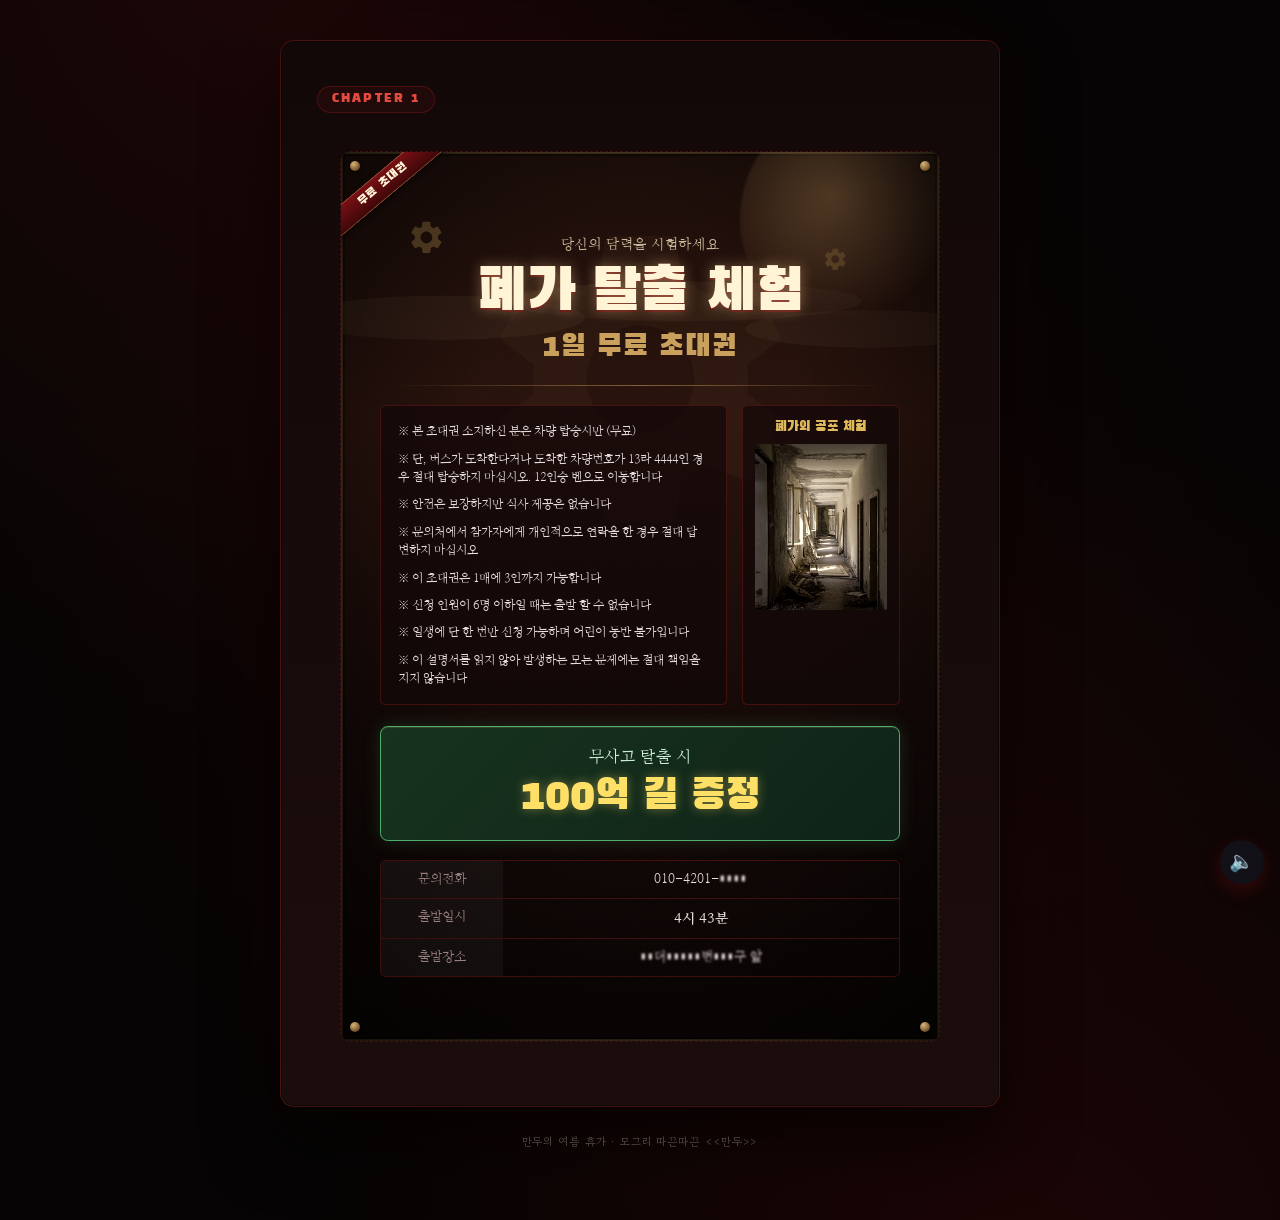
==== commit 795ca7d8: "bgm 변경" ====
--- a/index.html
+++ b/index.html
@@ -10,7 +10,18 @@
 }
 .glitch-char {
   display: inline-block;
-  animation: glitch-flicker 30s infinite steps(1, end);
+  animation: glitch-flicker 20s infinite steps(1, end);
+}
+@keyframes candleFlicker {
+  0%, 100% { opacity: 1; }
+  45% { opacity: 0.85; }
+  50% { opacity: 0.95; }
+  72% { opacity: 0.8; }
+  78% { opacity: 1; }
+}
+@keyframes gearTurn {
+  from { transform: rotate(0deg); }
+  to { transform: rotate(360deg); }
 }
 </style>
 <meta charset="UTF-8" />
@@ -21,101 +32,110 @@
 <body>
   <main class="stage">
     <span class="chapter-tag">CHAPTER 1</span>
-      <div class="art-slot" style="min-height:0; aspect-ratio: 1000 / 1577; max-width: 600px; margin-left:auto; margin-right:auto;">
-      <div style="width:100%; height:100%; position:relative; overflow:hidden; container-type: inline-size;">
-        <div style="width:100cqw; position:relative; overflow:hidden; background:linear-gradient(180deg, #0b1220 0%, #131b30 30%, #1a2440 55%, #12182a 100%); font-family: 'Noto Sans KR', sans-serif; color:#e9ecf5; padding-bottom:25cqw;">
-
-          <!-- moon glow -->
-          <div style="position:absolute; top:-8.3333cqw; right:-5.5556cqw; width:38.8889cqw; height:38.8889cqw; border-radius:50%; background:radial-gradient(circle at 40% 40%, rgba(255,244,214,0.35), rgba(255,244,214,0) 65%); filter:blur(0.1852cqw);"></div>
-
-          <!-- fog bands -->
+      <div class="art-slot" style="min-height:0; max-width: 600px; margin-left:auto; margin-right:auto;">
+      <div style="width:100%; position:relative; overflow:hidden; container-type: inline-size;">
+        <div style="width:100cqw; position:relative; overflow:hidden; background:linear-gradient(180deg, #1b0d09 0%, #2a130d 30%, #170a08 60%, #0a0504 100%); font-family:'Nanum Myeongjo','Gowun Batang', serif; color:#e8dcdc; padding-bottom:10.7037cqw; box-shadow: inset 0 0 0 max(1px,0.2778cqw) rgba(201,161,92,0.32), inset 0 0 0 max(1px,0.6481cqw) rgba(0,0,0,0.4);">
+
+          <!-- aged paper texture -->
+          <div style="position:absolute; inset:0; z-index:1; pointer-events:none; opacity:0.5; background-image:repeating-linear-gradient(115deg, rgba(255,255,255,0.025) 0px, rgba(255,255,255,0.025) 1px, transparent 1px, transparent 3px), repeating-linear-gradient(25deg, rgba(0,0,0,0.035) 0px, rgba(0,0,0,0.035) 1px, transparent 1px, transparent 4px);"></div>
+
+          <!-- vignette -->
+          <div style="position:absolute; inset:0; z-index:1; pointer-events:none; background:radial-gradient(ellipse at 50% 42%, rgba(0,0,0,0) 42%, rgba(0,0,0,0.62) 100%);"></div>
+
+          <!-- corner rivets -->
+          <div style="position:absolute; top:1.4815cqw; left:1.4815cqw; width:1.6667cqw; height:1.6667cqw; border-radius:50%; background:radial-gradient(circle at 35% 30%, #d8b578, #6b4a22 75%); box-shadow:0 0.1852cqw 0.3704cqw rgba(0,0,0,0.6); z-index:2;"></div>
+          <div style="position:absolute; top:1.4815cqw; right:1.4815cqw; width:1.6667cqw; height:1.6667cqw; border-radius:50%; background:radial-gradient(circle at 35% 30%, #d8b578, #6b4a22 75%); box-shadow:0 0.1852cqw 0.3704cqw rgba(0,0,0,0.6); z-index:2;"></div>
+          <div style="position:absolute; bottom:1.4815cqw; left:1.4815cqw; width:1.6667cqw; height:1.6667cqw; border-radius:50%; background:radial-gradient(circle at 35% 30%, #d8b578, #6b4a22 75%); box-shadow:0 0.1852cqw 0.3704cqw rgba(0,0,0,0.6); z-index:2;"></div>
+          <div style="position:absolute; bottom:1.4815cqw; right:1.4815cqw; width:1.6667cqw; height:1.6667cqw; border-radius:50%; background:radial-gradient(circle at 35% 30%, #d8b578, #6b4a22 75%); box-shadow:0 0.1852cqw 0.3704cqw rgba(0,0,0,0.6); z-index:2;"></div>
+
+          <!-- candlelight glow -->
+          <div style="position:absolute; top:-8.3333cqw; right:-5.5556cqw; width:38.8889cqw; height:38.8889cqw; border-radius:50%; background:radial-gradient(circle at 40% 40%, rgba(255,196,120,0.32), rgba(255,196,120,0) 65%); filter:blur(0.1852cqw); animation:candleFlicker 6.5s ease-in-out infinite;"></div>
+
+          <!-- large mechanism gear watermark -->
+          <svg viewBox="0 0 24 24" style="position:absolute; top:8cqw; left:20cqw; width:60cqw; height:60cqw; opacity:0.045; animation:gearTurn 120s linear infinite; transform-origin:50% 50%;">
+            <path fill="#c9a15c" d="M19.14,12.94c0.04-0.3,0.06-0.61,0.06-0.94c0-0.32-0.02-0.64-0.07-0.94l2.03-1.58c0.18-0.14,0.23-0.41,0.12-0.61l-1.92-3.32c-0.12-0.22-0.37-0.29-0.59-0.22l-2.39,0.96c-0.5-0.38-1.03-0.7-1.62-0.94L14.4,2.81c-0.04-0.24-0.24-0.41-0.48-0.41h-3.84c-0.24,0-0.43,0.17-0.47,0.41L9.25,5.35C8.66,5.59,8.12,5.92,7.63,6.29L5.24,5.33c-0.22-0.08-0.47,0-0.59,0.22L2.74,8.87C2.62,9.08,2.66,9.34,2.86,9.48l2.03,1.58C4.84,11.36,4.8,11.69,4.8,12s0.02,0.64,0.07,0.94l-2.03,1.58c-0.18,0.14-0.23,0.41-0.12,0.61l1.92,3.32c0.12,0.22,0.37,0.29,0.59,0.22l2.39-0.96c0.5,0.38,1.03,0.7,1.62,0.94l0.36,2.54c0.05,0.24,0.24,0.41,0.48,0.41h3.84c0.24,0,0.44-0.17,0.47-0.41l0.36-2.54c0.59-0.24,1.13-0.56,1.62-0.94l2.39,0.96c0.22,0.08,0.47,0,0.59-0.22l1.92-3.32c0.12-0.22,0.07-0.47-0.12-0.61L19.14,12.94z M12,15.6c-1.98,0-3.6-1.62-3.6-3.6s1.62-3.6,3.6-3.6s3.6,1.62,3.6,3.6S13.98,15.6,12,15.6z"/>
+          </svg>
+
+          <!-- dust / smoke bands -->
           <svg width="1080" height="180" viewBox="0 0 1080 180" style="position:absolute; top:19.4444cqw; left:0; width:100cqw; height:16.6667cqw;">
-            <ellipse cx="180" cy="90" rx="260" ry="40" fill="#3a4568" opacity="0.35"/>
-            <ellipse cx="620" cy="60" rx="320" ry="36" fill="#3a4568" opacity="0.3"/>
-            <ellipse cx="950" cy="110" rx="220" ry="34" fill="#3a4568" opacity="0.3"/>
+            <ellipse cx="180" cy="90" rx="260" ry="40" fill="#4a3226" opacity="0.32"/>
+            <ellipse cx="620" cy="60" rx="320" ry="36" fill="#4a3226" opacity="0.28"/>
+            <ellipse cx="950" cy="110" rx="220" ry="34" fill="#4a3226" opacity="0.28"/>
           </svg>
 
           <!-- corner ribbon: 무료 초대권 -->
-          <div style="position:absolute; top:3.3333cqw; left:-5.9259cqw; width:25.9259cqw; transform:rotate(-40deg); background:#b3222a; text-align:center; padding:0.7407cqw 0; box-shadow:0 0.3704cqw 0.9259cqw rgba(0,0,0,0.4); z-index:5;">
+          <div style="position:absolute; top:3.3333cqw; left:-5.9259cqw; width:25.9259cqw; transform:rotate(-40deg); background:linear-gradient(180deg, #7a1015 0%, #3d0708 100%); text-align:center; padding:0.7407cqw 0; box-shadow:inset 0 0.1389cqw 0 rgba(201,161,92,0.5), inset 0 -0.1389cqw 0 rgba(201,161,92,0.5), 0 0.3704cqw 0.9259cqw rgba(0,0,0,0.5); z-index:5;">
             <div style="font-family:'Black Han Sans', sans-serif; font-size:2.037cqw; color:#fff4d6; letter-spacing:0.1852cqw;">무료 초대권</div>
           </div>
 
-          <!-- bats -->
-          <svg width="90" height="40" viewBox="0 0 90 40" style="position:absolute; top:11.1111cqw; left:11.1111cqw; opacity:0.8; width:8.3333cqw; height:3.7037cqw;">
-            <path d="M45 20 C40 5 20 5 5 18 C18 14 28 20 30 24 C22 22 12 26 8 34 C22 30 34 26 45 30 C56 26 68 30 82 34 C78 26 68 22 60 24 C62 20 72 14 85 18 C70 5 50 5 45 20 Z" fill="#0d1425"/>
-          </svg>
-          <svg width="60" height="26" viewBox="0 0 90 40" style="position:absolute; top:15.7407cqw; left:79.6296cqw; opacity:0.7; width:5.5556cqw; height:2.4074cqw;">
-            <path d="M45 20 C40 5 20 5 5 18 C18 14 28 20 30 24 C22 22 12 26 8 34 C22 30 34 26 45 30 C56 26 68 30 82 34 C78 26 68 22 60 24 C62 20 72 14 85 18 C70 5 50 5 45 20 Z" fill="#0d1425"/>
+          <!-- tarnished gears (music box mechanism) -->
+          <svg viewBox="0 0 24 24" style="position:absolute; top:11.1111cqw; left:11.1111cqw; opacity:0.6; width:6.4815cqw; height:6.4815cqw; animation:gearTurn 45s linear infinite;">
+            <path fill="#8a6a3a" d="M19.14,12.94c0.04-0.3,0.06-0.61,0.06-0.94c0-0.32-0.02-0.64-0.07-0.94l2.03-1.58c0.18-0.14,0.23-0.41,0.12-0.61l-1.92-3.32c-0.12-0.22-0.37-0.29-0.59-0.22l-2.39,0.96c-0.5-0.38-1.03-0.7-1.62-0.94L14.4,2.81c-0.04-0.24-0.24-0.41-0.48-0.41h-3.84c-0.24,0-0.43,0.17-0.47,0.41L9.25,5.35C8.66,5.59,8.12,5.92,7.63,6.29L5.24,5.33c-0.22-0.08-0.47,0-0.59,0.22L2.74,8.87C2.62,9.08,2.66,9.34,2.86,9.48l2.03,1.58C4.84,11.36,4.8,11.69,4.8,12s0.02,0.64,0.07,0.94l-2.03,1.58c-0.18,0.14-0.23,0.41-0.12,0.61l1.92,3.32c0.12,0.22,0.37,0.29,0.59,0.22l2.39-0.96c0.5,0.38,1.03,0.7,1.62,0.94l0.36,2.54c0.05,0.24,0.24,0.41,0.48,0.41h3.84c0.24,0,0.44-0.17,0.47-0.41l0.36-2.54c0.59-0.24,1.13-0.56,1.62-0.94l2.39,0.96c0.22,0.08,0.47,0,0.59-0.22l1.92-3.32c0.12-0.22,0.07-0.47-0.12-0.61L19.14,12.94z M12,15.6c-1.98,0-3.6-1.62-3.6-3.6s1.62-3.6,3.6-3.6s3.6,1.62,3.6,3.6S13.98,15.6,12,15.6z"/>
+          </svg>
+          <svg viewBox="0 0 24 24" style="position:absolute; top:15.7407cqw; left:80.5cqw; opacity:0.5; width:4.4444cqw; height:4.4444cqw; animation:gearTurn 55s linear infinite reverse;">
+            <path fill="#8a6a3a" d="M19.14,12.94c0.04-0.3,0.06-0.61,0.06-0.94c0-0.32-0.02-0.64-0.07-0.94l2.03-1.58c0.18-0.14,0.23-0.41,0.12-0.61l-1.92-3.32c-0.12-0.22-0.37-0.29-0.59-0.22l-2.39,0.96c-0.5-0.38-1.03-0.7-1.62-0.94L14.4,2.81c-0.04-0.24-0.24-0.41-0.48-0.41h-3.84c-0.24,0-0.43,0.17-0.47,0.41L9.25,5.35C8.66,5.59,8.12,5.92,7.63,6.29L5.24,5.33c-0.22-0.08-0.47,0-0.59,0.22L2.74,8.87C2.62,9.08,2.66,9.34,2.86,9.48l2.03,1.58C4.84,11.36,4.8,11.69,4.8,12s0.02,0.64,0.07,0.94l-2.03,1.58c-0.18,0.14-0.23,0.41-0.12,0.61l1.92,3.32c0.12,0.22,0.37,0.29,0.59,0.22l2.39-0.96c0.5,0.38,1.03,0.7,1.62,0.94l0.36,2.54c0.05,0.24,0.24,0.41,0.48,0.41h3.84c0.24,0,0.44-0.17,0.47-0.41l0.36-2.54c0.59-0.24,1.13-0.56,1.62-0.94l2.39,0.96c0.22,0.08,0.47,0,0.59-0.22l1.92-3.32c0.12-0.22,0.07-0.47-0.12-0.61L19.14,12.94z M12,15.6c-1.98,0-3.6-1.62-3.6-3.6s1.62-3.6,3.6-3.6s3.6,1.62,3.6,3.6S13.98,15.6,12,15.6z"/>
           </svg>
 
           <!-- header -->
           <div style="position:relative; z-index:4; text-align:center; padding-top:13.8889cqw;">
-            <div style="font-size:2.4074cqw; letter-spacing:0.0926cqw; color:#c9d0e8; font-weight:500;">오늘 단 하루, 당신의 담력을 시험하세요~!</div>
-            <div style="font-family:'Black Han Sans', sans-serif; font-size:9.6296cqw; line-height:1.05; color:#fff4d6; margin-top:1.6667cqw; text-shadow:0 0 2.2222cqw rgba(255,244,214,0.35), 0 0.3704cqw 0 #7a1015;">폐가 탈출 체험</div>
-            <div style="font-family:'Black Han Sans', sans-serif; font-size:5cqw; color:#8fe3b0; margin-top:0.7407cqw; letter-spacing:0.1852cqw;">1일 무료 초대권</div>
+            <div style="font-size:2.4074cqw; letter-spacing:0.0926cqw; color:#cbb89a; font-weight:500;">당신의 담력을 시험하세요</div>
+            <div style="font-family:'Black Han Sans', sans-serif; font-size:9.6296cqw; line-height:1.05; color:#fff4d6; margin-top:1.6667cqw; text-shadow:0 0 2.4cqw rgba(255,205,140,0.4), 0 0.3704cqw 0 #5a0d0d;">폐가 탈출 체험</div>
+            <div style="font-family:'Black Han Sans', sans-serif; font-size:5cqw; color:#c9a15c; margin-top:0.7407cqw; letter-spacing:0.1852cqw;">1일 무료 초대권</div>
           </div>
 
           <!-- divider -->
-          <div style="position:relative; z-index:4; margin:3.1481cqw 8.3333cqw 0; height:0.1852cqw; background:linear-gradient(90deg, transparent, #55618c, transparent);"></div>
+          <div style="position:relative; z-index:4; margin:3.1481cqw 8.3333cqw 0; height:0.1852cqw; background:linear-gradient(90deg, transparent, rgba(201,161,92,0.55), transparent);"></div>
 
           <!-- content row -->
           <div style="position:relative; z-index:4; display:flex; gap:2.5926cqw; margin:3.1481cqw 6.4815cqw 0; align-items:stretch;">
 
           <!-- bullet card -->
-          <div style="flex:1.35; background:rgba(15,21,40,0.72); border:max(1px, 0.0926cqw) solid #3a4568; border-radius:0.9259cqw; padding:2.7778cqw 2.963cqw; display:flex; flex-direction:column; gap:1.4815cqw;">
-            <div style="font-size:2cqw; line-height:1.55; color:#e9ecf5; text-align:left;">※ 본 초대권 소지하신 분은 차량 탑승시만 (무료)</div>
-            <div style="font-size:2cqw; line-height:1.55; color:#e9ecf5; text-align:left;">※ 본 초대권 소지하신 분에게 <span class="glitch-char" style="animation-delay:7.1s;">안</span>전을 보장하는 당일 탈출 체험 이용료 (무료)</div>
-            <div style="font-size:2cqw; line-height:1.55; color:#e9ecf5; text-align:left;">※ 단, 차량번호가 13<span class="glitch-char" style="animation-delay:2.1s;">라</span> 4444인 경우 절대 탑승하지 마십시오</div>
-            <div style="font-size:2cqw; line-height:1.55; color:#e9ecf5; text-align:left;">※ 12인승 <span class="glitch-char" style="animation-delay:5s;">벤</span>으로 이동 (선착순 배차), <span class="glitch-char" style="animation-delay:0s;">식</span>사 제공 없음, 단체 신청은 별도 문의</div>
-            <div style="font-size:2cqw; line-height:1.55; color:#e9ecf5; text-align:left;">※ <span class="glitch-char" style="animation-delay:6.1s;">이</span> 초대권은 1매에 3인까지 가능</div>
-            <div style="font-size:2cqw; line-height:1.55; color:#e9ecf5; text-align:left;">※ 신청 인원 <span class="glitch-char" style="animation-delay:3.1s;">6</span>명 <span class="glitch-char" style="animation-delay:3.6s;">이</span>하일 때는 출발 못함</div>
-            <div style="font-size:2cqw; line-height:1.55; color:#e9ecf5; text-align:left;">※ 심약자, 임산부, 어린<span class="glitch-char" style="animation-delay:2.1s;">이</span> 동반 불가</div>
+          <div style="flex:2.35; background:rgba(19,8,8,0.75); border:max(1px, 0.0926cqw) solid rgba(158,34,34,0.35); border-radius:0.9259cqw; padding:2.7778cqw 2.963cqw; display:flex; flex-direction:column; gap:1.4815cqw;">
+            <div style="font-size:2cqw; line-height:1.55; color:#e8dcdc; text-align:left;">※ 본 초대권 소지하신 분은 차량 탑승시만 (무료)</div>
+            <div style="font-size:2cqw; line-height:1.55; color:#e8dcdc; text-align:left;">※ 단, 버스가 도착한다거나 도착한 차량번호가 13<span class="glitch-char" style="animation-delay:2.1s;">라</span> 4444인 경우 절대 탑승하지 마십시오. 12인승 <span class="glitch-char" style="animation-delay:5s;">벤</span>으로 이동합니다</div>
+            <div style="font-size:2cqw; line-height:1.55; color:#e8dcdc; text-align:left;">※ <span class="glitch-char" style="animation-delay:7.1s;">안</span>전은 보장하지만 <span class="glitch-char" style="animation-delay:0s;">식</span>사 제공은 없습니다</div>
+            <div style="font-size:2cqw; line-height:1.55; color:#e8dcdc; text-align:left;">※ 문의<span class="glitch-char" style="animation-delay:1.4s;">처</span>에서 참가자에게 개인적으로 연락을 한 경우 절대 답변하지 마십시오</div>
+            <div style="font-size:2cqw; line-height:1.55; color:#e8dcdc; text-align:left;">※ <span class="glitch-char" style="animation-delay:6.1s;">이</span> 초대권은 1매에 3인까지 가능합니다</div>
+            <div style="font-size:2cqw; line-height:1.55; color:#e8dcdc; text-align:left;">※ 신청 인원이 <span class="glitch-char" style="animation-delay:3.1s;">6</span>명 이하일 때는 출발 할 수 없습니다</div>
+            <div style="font-size:2cqw; line-height:1.55; color:#e8dcdc; text-align:left;">※ 일생에 단 한 <span class="glitch-char" style="animation-delay:2.8s;">번</span>만 신청 가능하며 어린<span class="glitch-char" style="animation-delay:6.6s;">이</span> 동반 불가입니다</div>
+            <div style="font-size:2cqw; line-height:1.55; color:#e8dcdc; text-align:left;">※ <span class="glitch-char" style="animation-delay:4.9s;">이</span> 설명서를 읽지 않아 발생하는 모든 문제에는 절대 책임을 지지 않습니다</div>
           </div>
 
           <!-- illustration card -->
-          <div style="flex:1; min-width:0; overflow:hidden; background:rgba(15,21,40,0.72); border:max(1px, 0.0926cqw) solid #3a4568; border-radius:0.9259cqw; padding:2.037cqw; display:flex; flex-direction:column; align-items:center; gap:1.2963cqw;">
-            <div style="font-family:'Black Han Sans', sans-serif; font-size:2.4074cqw; color:#ffd875;">폐가의 공포 체험</div>
-            <div style="width:30.5556cqw; height:27.7778cqw; max-width:100%; border-radius:0.5cqw; overflow:hidden; position:relative; flex-shrink:0;">
-              <img src="assets/img/flyer_web.jpg" alt="폐가 사진" style="width:100%; height:100%; object-fit:cover; display:block;">
-            </div>
-            <div style="font-size:1.6667cqw; color:#a9b2d0; text-align:center; line-height:1.5;">실제 폐가 탐방 · 담력 테스트<br/>단체 인솔자 동행<br/>문의<span class="glitch-char" style="animation-delay:3.1s;">처</span>: 만두투어</div>
+          <div style="flex:1; min-width:0; overflow:hidden; background:rgba(19,8,8,0.75); border:max(1px, 0.0926cqw) solid rgba(158,34,34,0.35); border-radius:0.9259cqw; padding:2.037cqw; display:flex; flex-direction:column; align-items:center; gap:1.2963cqw;">
+            <div style="font-family:'Black Han Sans', sans-serif; font-size:2.4074cqw; color:#e0b95c;">폐가의 공포 체험</div>
+            <div style="width:30.5556cqw; height:27.7778cqw; max-width:100%; border-radius:0.5cqw; overflow:hidden; position:relative; flex-shrink:0; box-shadow:inset 0 0 0 max(1px,0.1852cqw) rgba(201,161,92,0.3);">
+              <img src="assets/img/flyer_web.jpg" alt="폐가 사진" style="width:100%; height:100%; object-fit:cover; display:block; filter:sepia(0.35) contrast(1.05);">
+            </div>
           </div>
         </div>
 
           <!-- reward banner -->
           <div style="position:relative; z-index:4; margin:3.5185cqw 6.4815cqw 0;">
-            <div style="background:linear-gradient(135deg, #17331f 0%, #0f2318 100%); border:max(1px, 0.1852cqw) solid #4fae6d; border-radius:1.2963cqw; padding:3.5185cqw 2.7778cqw 2.7778cqw; text-align:center;">
+            <div style="background:linear-gradient(135deg, #17331f 0%, #0f2318 100%); border:max(1px, 0.1852cqw) solid #4fae6d; border-radius:1.2963cqw; padding:3.5185cqw 2.7778cqw 2.7778cqw; text-align:center; box-shadow:inset 0 0.1389cqw 0 rgba(201,161,92,0.25), 0 0 3cqw rgba(79,174,109,0.2);">
               <div style="font-size:2.5926cqw; color:#c9f0d6; letter-spacing:0.0926cqw;">무사고 탈출 시</div>
               <div style="font-family:'Black Han Sans', sans-serif; font-size:7.037cqw; color:#ffe066; margin-top:0.5556cqw; text-shadow:0 0 1.8519cqw rgba(255,224,102,0.4);">100억 길 증정</div>
             </div>
           </div>
 
           <!-- contact table -->
-          <div style="position:relative; z-index:4; margin:3.1481cqw 6.4815cqw 0 6.4815cqw; display:flex; flex-direction:column; gap:0; border:max(1px, 0.0926cqw) solid #3a4568; border-radius:0.9259cqw; overflow:hidden;">
-            <div style="display:flex; border-bottom:max(1px, 0.0926cqw) solid #3a4568;">
-              <div style="width:20.3704cqw; background:rgba(255,255,255,0.04); padding:1.6667cqw 2.037cqw; font-size:2.2222cqw; color:#a9b2d0;">문의전화</div>
-              <div style="flex:1; padding:1.6667cqw 2.037cqw; font-size:2.2222cqw; color:#e9ecf5;">010-4444-<span style="filter:blur(0.1944cqw); display:inline-block;">▮▮▮▮</span></div>
-            </div>
-            <div style="display:flex; border-bottom:max(1px, 0.0926cqw) solid #3a4568;">
-              <div style="width:20.3704cqw; background:rgba(255,255,255,0.04); padding:1.6667cqw 2.037cqw; font-size:2.2222cqw; color:#a9b2d0;">출발일시</div>
-              <div style="flex:1; padding:1.6667cqw 2.037cqw; font-size:2.4074cqw; color:#e9ecf5; font-weight:700;">4시 44분</div>
+          <div style="position:relative; z-index:4; margin:3.1481cqw 6.4815cqw 0 6.4815cqw; display:flex; flex-direction:column; gap:0; border:max(1px, 0.0926cqw) solid rgba(158,34,34,0.35); border-radius:0.9259cqw; overflow:hidden;">
+            <div style="display:flex; border-bottom:max(1px, 0.0926cqw) solid rgba(158,34,34,0.35);">
+              <div style="width:20.3704cqw; background:rgba(255,255,255,0.04); padding:1.6667cqw 2.037cqw; font-size:2.2222cqw; color:#9c8080;">문의전화</div>
+              <div style="flex:1; padding:1.6667cqw 2.037cqw; font-size:2.2222cqw; color:#e8dcdc;">010-4201-<span style="filter:blur(0.1944cqw); display:inline-block;">▮▮▮▮</span></div>
+            </div>
+            <div style="display:flex; border-bottom:max(1px, 0.0926cqw) solid rgba(158,34,34,0.35);">
+              <div style="width:20.3704cqw; background:rgba(255,255,255,0.04); padding:1.6667cqw 2.037cqw; font-size:2.2222cqw; color:#9c8080;">출발일시</div>
+              <div style="flex:1; padding:1.6667cqw 2.037cqw; font-size:2.4074cqw; color:#e8dcdc; font-weight:700;">4시 43분</div>
             </div>
             <div style="display:flex;">
-              <div style="width:20.3704cqw; background:rgba(255,255,255,0.04); padding:1.6667cqw 2.037cqw; font-size:2.2222cqw; color:#a9b2d0;">출발장소</div>
-              <div style="flex:1; padding:1.6667cqw 2.037cqw; font-size:2.2222cqw; color:#e9ecf5;"><span style="filter:blur(0.1944cqw); display:inline-block;">▮▮더▮▮▮▮▮번▮▮▮구 앞</span></div>
+              <div style="width:20.3704cqw; background:rgba(255,255,255,0.04); padding:1.6667cqw 2.037cqw; font-size:2.2222cqw; color:#9c8080;">출발장소</div>
+              <div style="flex:1; padding:1.6667cqw 2.037cqw; font-size:2.2222cqw; color:#e8dcdc;"><span style="filter:blur(0.1944cqw); display:inline-block;">▮▮더▮▮▮▮▮번▮▮▮구 앞</span></div>
             </div>
           </div>
         </div>
         </div>
     </div>
-
-    <form class="answer-form" id="quiz1-form">
-      <!-- <div class="answer-row">
-        <input type="text" id="quiz1-input" inputmode="numeric" maxlength="10" placeholder="정답을 입력하세요" autocomplete="off" />
-        <button type="submit">탈출 시작</button>
-      </div>
-      <div class="error-msg" id="quiz1-error"></div> -->
-    </form>
   </main>
 
   <p class="brand-footer">만두의 여름 휴가 · 모그리 따끈따끈 <<만두>></p>
@@ -131,6 +151,7 @@
       failUrl: "fail/"
     });
   </script>
+  <!-- Old Doll - MC Mablo Dos Paredões  -->
   <audio id="bgm" src="assets/sound/bgm1.mp3" loop preload="auto"></audio>
 
   <button id="bgm-toggle" aria-label="배경음악 켜기/끄기" title="배경음악 켜기/끄기"
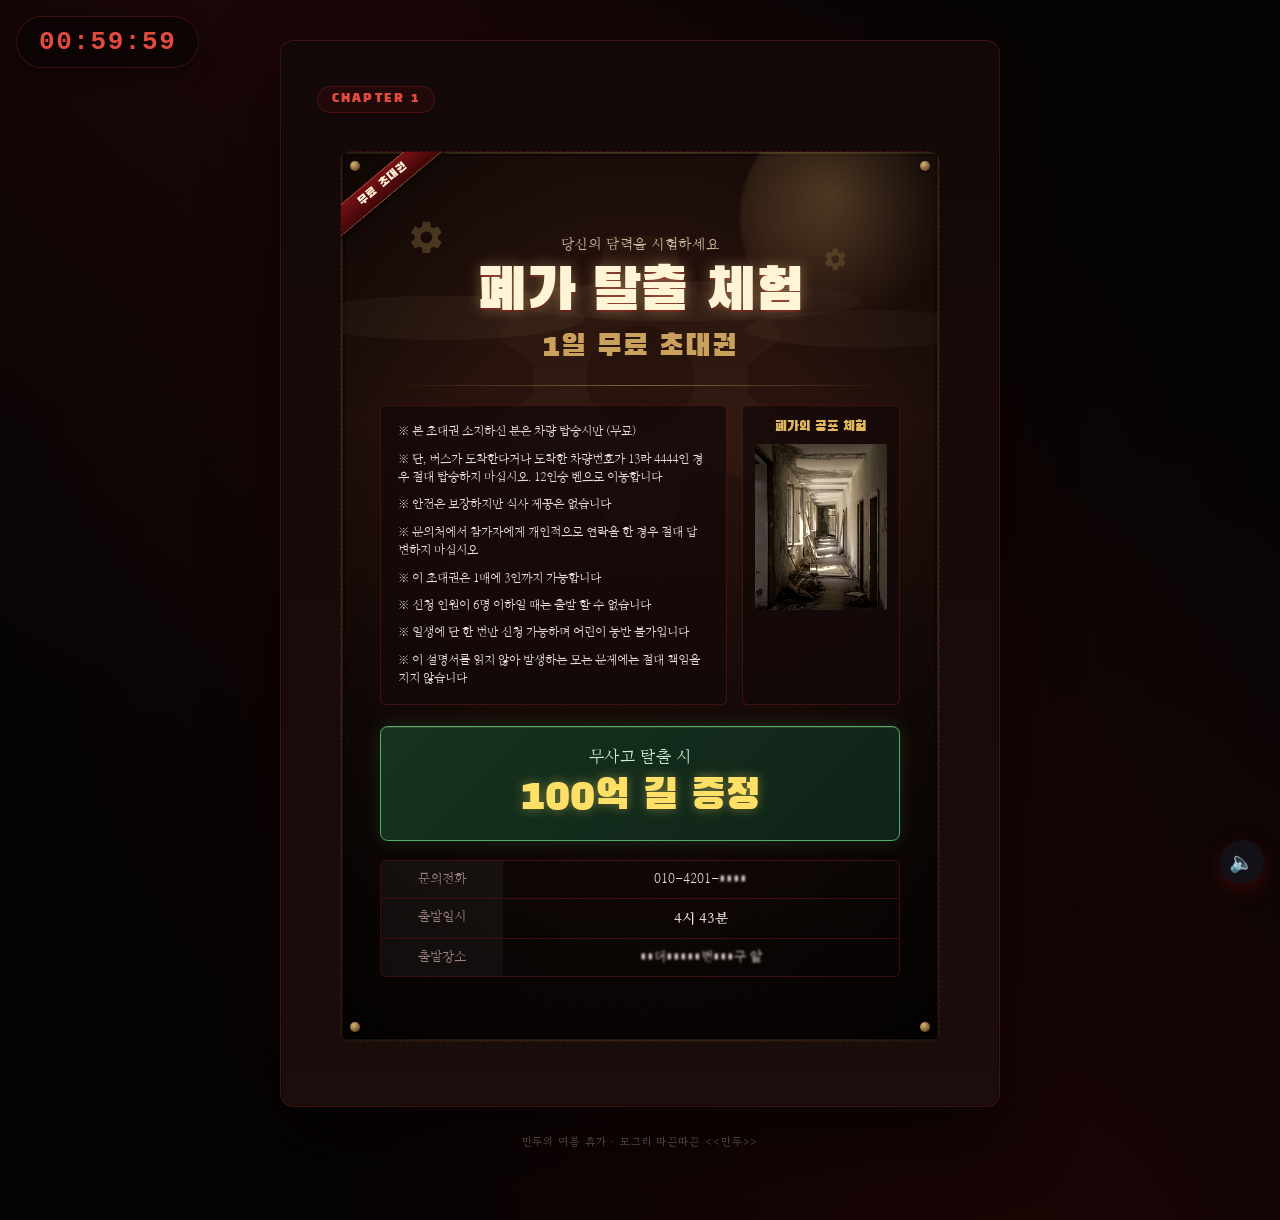
==== commit cd0956c5: "최종 버전 1" ====
--- a/index.html
+++ b/index.html
@@ -216,5 +216,6 @@
 })();
 </script>
 
+<script src="assets/timer.js"></script>
 </body>
 </html>
--- a/assets/style.css
+++ b/assets/style.css
@@ -281,8 +281,61 @@
   box-shadow: 0 0 0 3px rgba(225,75,63,0.18);
 }
 
+/* 좌표(2단 소수) 입력 */
+.coord-row {
+  display: flex;
+  align-items: center;
+  flex-wrap: wrap;
+  gap: 10px;
+}
+
+.coord-axis {
+  font-family: var(--font-head);
+  font-size: 13px;
+  color: var(--ink-dim);
+}
+
+.coord-group {
+  display: flex;
+  align-items: center;
+  gap: 2px;
+  background: rgba(0,0,0,0.35);
+  border: 1.5px solid var(--border-faint);
+  border-radius: 8px;
+  padding: 0 8px;
+  transition: border-color 0.2s, box-shadow 0.2s;
+}
+
+.coord-group:focus-within {
+  border-color: var(--gold-bright);
+  box-shadow: 0 0 0 3px rgba(225,75,63,0.18);
+}
+
+.coord-input {
+  width: 2.1em;
+  background: transparent;
+  border: none;
+  outline: none;
+  padding: 13px 2px;
+  font-size: 16px;
+  text-align: center;
+  color: var(--ink);
+  font-family: var(--font-body);
+  letter-spacing: 0.05em;
+}
+
+.coord-dot {
+  color: var(--ink-dim);
+  font-weight: bold;
+}
+
+@media (max-width: 480px) {
+  .coord-row { gap: 6px; }
+  .coord-row button[type="submit"] { width: 100%; margin-top: 4px; }
+}
+
 button, .btn {
-  font-family: var(--font-head);
+  /* font-family: var(--font-head); */
   font-size: 14.5px;
   letter-spacing: 0.03em;
   color: var(--ink);
@@ -508,53 +561,427 @@
   box-shadow: 0 0 40px rgba(225,75,63,0.4);
 }
 
-/* 5p 선택지 퍼즐 */
-.choice-grid {
-  display: grid;
-  grid-template-columns: 1fr 1fr;
-  gap: 10px;
-  margin: 22px 0;
-}
-
-@media (max-width: 480px) {
-  .choice-grid { grid-template-columns: 1fr; }
-}
-
-.choice-btn {
-  background: var(--bg-panel-2);
+/* 5p 선택지 퍼즐 — 타로 카드 (뒤집기 2단계: 클릭1=뒤집기, 클릭2=응답) */
+.tarot-grid {
+  display: flex;
+  flex-wrap: wrap;
+  justify-content: center;
+  gap: 12px;
+  margin: 24px 0;
+}
+
+.tarot-card {
+  position: relative;
+  min-width: 0;
+  flex: 0 0 calc((100% - 12px) / 2);
+  aspect-ratio: 457 / 800;
+  perspective: 1000px;
+  cursor: pointer;
+  border-radius: 14px;
+  transition: transform 0.25s ease;
+  animation: tarot-flicker 4.4s ease-in-out infinite;
+  animation-delay: calc(var(--n) * -0.7s);
+}
+
+@media (min-width: 640px) {
+  .tarot-card { flex-basis: calc((100% - 24px) / 3); }
+}
+
+@media (max-width: 420px) {
+  .tarot-card { flex-basis: 100%; }
+}
+
+.tarot-card:hover,
+.tarot-card:focus-visible {
+  transform: translateY(-6px) rotateZ(-1deg);
+}
+
+.tarot-card-inner {
+  position: relative;
+  width: 100%;
+  height: 100%;
+  transform-style: preserve-3d;
+  transition: transform 0.6s cubic-bezier(0.4, 0.2, 0.2, 1);
+}
+
+.tarot-card.revealed .tarot-card-inner {
+  transform: rotateY(180deg);
+}
+
+.tarot-face {
+  position: absolute;
+  inset: 0;
+  backface-visibility: hidden;
+  -webkit-backface-visibility: hidden;
+  border-radius: 14px;
+  border: 1px solid var(--border-faint);
+  outline: 1px solid rgba(225,75,63,0.18);
+  outline-offset: -5px;
+  display: flex;
+  flex-direction: column;
+  align-items: center;
+  justify-content: center;
+  gap: 8px;
+  padding: 16px 12px;
+  box-shadow: 0 0 18px rgba(154,20,20,0.18);
+}
+
+.tarot-back {
+  background-image: url(../assets/img/tarot.jpg);
+  background-size: cover;
+  background-position: center;
+  padding: 0;
+  border: none;
+  outline: none;
+}
+
+.tarot-back .tarot-numeral {
+  position: absolute;
+  bottom: 10px;
+  left: 50%;
+  transform: translateX(-50%);
+  background: rgba(10,4,4,0.72);
+  border: 1px solid rgba(212,175,105,0.4);
+  border-radius: 999px;
+  padding: 2px 12px;
+}
+
+.tarot-front {
+  background: radial-gradient(circle at 50% 0%, rgba(225,75,63,0.12), transparent 62%), var(--bg-panel-2);
+  transform: rotateY(180deg);
+  color: var(--ink);
+  font-family: var(--font-body);
+  font-size: 13.5px;
+  line-height: 1.5;
+  text-align: center;
+}
+
+.tarot-sealed .tarot-front .tarot-text {
+  font-size: 19px;
+  line-height: 1.6;
+}
+
+.tarot-numeral {
+  font-family: var(--font-head);
+  font-size: 17px;
+  color: var(--gold-bright);
+  opacity: 0.85;
+}
+
+.tarot-corner {
+  position: absolute;
+  font-size: 10px;
+  color: var(--gold-bright);
+  opacity: 0.5;
+}
+.tarot-corner.tl { top: 8px; left: 10px; }
+.tarot-corner.br { bottom: 8px; right: 10px; }
+
+.tarot-confirm-hint {
+  font-size: 10.5px;
+  color: var(--ink-dim);
+  opacity: 0.85;
+  margin-top: 2px;
+}
+
+.tarot-card.correct .tarot-confirm-hint,
+.tarot-card.burnt .tarot-confirm-hint {
+  display: none;
+}
+
+.tarot-sealed.confirming .tarot-confirm-hint {
+  color: var(--danger-bright);
+  font-weight: bold;
+}
+
+@keyframes tarot-flicker {
+  0%, 100% { filter: drop-shadow(0 0 10px rgba(154,20,20,0.18)); }
+  50% { filter: drop-shadow(0 0 16px rgba(154,20,20,0.32)); }
+}
+
+.tarot-card.correct {
+  animation: tarot-ignite 0.9s ease forwards;
+}
+
+.tarot-card.burnt {
+  animation: tarot-scorch 0.5s ease forwards;
+  pointer-events: none;
+  cursor: default;
+}
+
+@keyframes tarot-ignite {
+  0% { transform: translateY(-6px) scale(1); }
+  40% {
+    transform: translateY(-14px) scale(1.07) rotateZ(-1.5deg);
+    filter: drop-shadow(0 0 30px rgba(212,175,105,0.55));
+  }
+  100% {
+    transform: translateY(-8px) scale(1.03) rotateZ(0deg);
+    filter: drop-shadow(0 0 40px rgba(111,174,139,0.6));
+  }
+}
+
+@keyframes tarot-scorch {
+  0% { transform: translateY(0) rotateZ(0); filter: none; opacity: 1; }
+  20% { transform: translateY(0) rotateZ(-2deg); }
+  40% { transform: translateY(0) rotateZ(2deg); }
+  60% { transform: translateY(0) rotateZ(-1deg); }
+  100% { transform: translateY(0) rotateZ(0); filter: grayscale(0.85) brightness(0.5); opacity: 0.45; }
+}
+
+/* 봉인된 카드 (모든 오답 소진 후 화면 정중앙으로 날아와 등장) */
+.tarot-spotlight-backdrop {
+  position: fixed;
+  inset: 0;
+  z-index: 998;
+  background: rgba(2,1,1,0.82);
+  opacity: 0;
+  pointer-events: none;
+  transition: opacity 0.5s ease;
+}
+
+.tarot-spotlight-backdrop.show {
+  opacity: 1;
+  pointer-events: auto;
+}
+
+.tarot-sealed {
+  display: none;
+}
+
+.tarot-sealed.arriving,
+.tarot-sealed.awake {
+  display: block;
+  position: fixed;
+  top: 50%;
+  left: 50%;
+  z-index: 999;
+  width: min(60vw, 260px);
+}
+
+.tarot-sealed.arriving {
+  animation: tarot-fly-in-center 0.9s cubic-bezier(0.22, 0.9, 0.32, 1.15) both;
+}
+
+@keyframes tarot-fly-in-center {
+  0% {
+    opacity: 0;
+    transform: translate(calc(-50% + 260px), calc(-50% - 320px)) rotate(-32deg) scale(0.45);
+  }
+  70% {
+    opacity: 1;
+    transform: translate(calc(-50% - 10px), calc(-50% + 8px)) rotate(5deg) scale(1.06);
+  }
+  100% {
+    opacity: 1;
+    transform: translate(-50%, -50%) rotate(0deg) scale(1);
+  }
+}
+
+.tarot-sealed.awake {
+  cursor: pointer;
+  transform: translate(-50%, -50%);
+  animation: tarot-sealed-awaken 1.6s ease-in-out infinite;
+}
+
+.tarot-sealed.awake .tarot-back {
+  box-shadow: inset 0 0 0 2px var(--gold-bright);
+}
+
+@keyframes tarot-sealed-awaken {
+  0%, 100% { filter: drop-shadow(0 0 14px rgba(212,175,105,0.3)); }
+  50% { filter: drop-shadow(0 0 24px rgba(212,175,105,0.55)); }
+}
+
+@media (prefers-reduced-motion: reduce) {
+  .tarot-card, .tarot-sealed.awake { animation: none !important; }
+  .tarot-card-inner { transition: none !important; }
+  .tarot-sealed.arriving {
+    animation: none !important;
+    opacity: 1;
+    transform: translate(-50%, -50%);
+  }
+  .tarot-spotlight-backdrop { transition: none !important; }
+}
+
+/* 삐삐(페이저) 발신 위젯 */
+.pager {
+  display: flex;
+  flex-direction: column;
+  align-items: center;
+  gap: 6px;
+  width: 220px;
+  margin: 4px auto 24px;
+  padding: 14px;
+  background: linear-gradient(160deg, #2a1414, #150808);
   border: 1.5px solid var(--border-faint);
+  border-radius: 14px;
+  cursor: pointer;
+  box-shadow: 0 10px 24px rgba(0,0,0,0.5);
+  transition: transform 0.15s ease, box-shadow 0.15s ease;
+}
+
+.pager:hover {
+  transform: translateY(-2px);
+  box-shadow: 0 14px 30px rgba(0,0,0,0.55), 0 0 18px rgba(225,75,63,0.25);
+}
+
+.pager-screen {
+  width: 100%;
+  background: #0b1c10;
+  border: 1px solid rgba(120,200,140,0.35);
+  border-radius: 6px;
+  padding: 10px 8px;
+  text-align: center;
+}
+
+.pager-digits {
+  font-family: 'Courier New', monospace;
+  font-size: 20px;
+  letter-spacing: 0.12em;
+  color: #6fe08a;
+  text-shadow: 0 0 8px rgba(111,224,138,0.6);
+}
+
+.pager-caption {
+  margin-top: 6px;
+  font-family: var(--font-body);
+  font-size: 11.5px;
+  color: rgba(111,224,138,0.75);
+  letter-spacing: 0.03em;
+}
+
+.pager.connected .pager-screen {
+  border-color: rgba(225,75,63,0.5);
+}
+
+.pager.connected .pager-digits {
+  animation: pager-blink 1s steps(2, start) infinite;
+}
+
+@keyframes pager-blink {
+  50% { opacity: 0.35; }
+}
+
+@media (prefers-reduced-motion: reduce) {
+  .pager.connected .pager-digits { animation: none !important; }
+}
+
+/* 엔딩 - 전체화면 음침한 페이드인 */
+.end-overlay {
+  position: fixed;
+  inset: 0;
+  z-index: 999;
+  display: flex;
+  align-items: center;
+  justify-content: center;
+  padding: 20px;
+  background: radial-gradient(ellipse at center, rgba(20,4,4,0.94) 0%, rgba(2,1,1,0.98) 75%);
+  opacity: 0;
+  pointer-events: none;
+  transition: opacity 2.4s ease;
+}
+
+.end-overlay.show {
+  opacity: 1;
+  pointer-events: auto;
+}
+
+.end-overlay-inner {
+  text-align: center;
+  animation: end-overlay-flicker 3.6s ease-in-out infinite;
+}
+
+.end-overlay-title {
+  font-family: var(--font-head);
+  font-size: 40px;
+  letter-spacing: 0.14em;
+  color: var(--danger-bright);
+  text-shadow: 0 0 24px rgba(224,90,80,0.55), 0 0 60px rgba(122,16,16,0.5);
+  margin: 0 0 18px;
+}
+
+.end-overlay-text {
+  font-family: var(--font-body);
+  font-size: 15px;
+  line-height: 1.9;
+  color: var(--ink-dim);
+  margin: 0;
+}
+
+@keyframes end-overlay-flicker {
+  0%, 96%, 100% { opacity: 1; }
+  97% { opacity: 0.55; }
+  98% { opacity: 0.9; }
+  99% { opacity: 0.4; }
+}
+
+@media (prefers-reduced-motion: reduce) {
+  .end-overlay { transition: none; }
+  .end-overlay-inner { animation: none !important; }
+}
+
+/* 전체 페이지 공용 카운트다운 타이머 (좌측 상단 고정) */
+.game-timer {
+  position: fixed;
+  top: 16px;
+  left: 16px;
+  z-index: 1000;
+  font-family: 'Courier New', monospace;
+  font-size: 26px;
+  font-weight: bold;
+  letter-spacing: 0.06em;
+  color: var(--gold-bright);
+  background: rgba(10,4,4,0.75);
+  border: 1.5px solid var(--border-faint);
+  border-radius: 999px;
+  padding: 10px 22px;
+  box-shadow: 0 6px 18px rgba(0,0,0,0.4);
+  pointer-events: none;
+  user-select: none;
+}
+
+.game-timer.low {
+  color: var(--danger-bright);
+  animation: pager-blink 1s steps(2, start) infinite;
+}
+
+.game-timer.timeup {
+  color: var(--danger-bright);
+  animation: shake 0.4s ease infinite;
+}
+
+@media (prefers-reduced-motion: reduce) {
+  .game-timer.low, .game-timer.timeup { animation: none !important; }
+}
+
+.choice-feedback {
+  position: fixed;
+  top: 50%;
+  left: 50%;
+  z-index: 1200;
+  transform: translate(-50%, -50%);
+  max-width: min(86vw, 420px);
+  background: rgba(10,4,4,0.92);
+  border: 1.5px solid var(--border-faint);
+  border-radius: 12px;
+  box-shadow: 0 16px 40px rgba(0,0,0,0.55), 0 0 30px rgba(154,20,20,0.25);
+  padding: 18px 22px;
+  font-size: 14.5px;
+  line-height: 1.7;
   color: var(--ink);
-  border-radius: 10px;
-  padding: 16px 14px;
-  font-family: var(--font-body);
-  font-size: 14px;
-  line-height: 1.5;
-  cursor: pointer;
-  text-align: left;
-  transition: border-color 0.15s, transform 0.12s, background 0.15s;
-}
-
-.choice-btn:hover {
-  border-color: var(--gold);
-  transform: translateY(-1px);
-}
-
-.choice-btn.correct {
-  background: linear-gradient(135deg, rgba(111,174,139,0.25), rgba(111,174,139,0.08));
-  border-color: var(--success);
-  color: var(--gold-bright);
-}
-
-.choice-btn.wrong {
-  animation: shake 0.35s ease;
-  border-color: var(--danger);
-}
-
-.choice-feedback {
-  min-height: 20px;
-  font-size: 13px;
-  color: var(--ink-dim);
-  margin-top: 4px;
+  text-align: center;
+  opacity: 0;
+  pointer-events: none;
+  transition: opacity 0.4s ease;
+}
+
+.choice-feedback.show {
+  opacity: 1;
+}
+
+@media (prefers-reduced-motion: reduce) {
+  .choice-feedback { transition: none !important; }
 }
 
 /* 실패 페이지 (7p) */
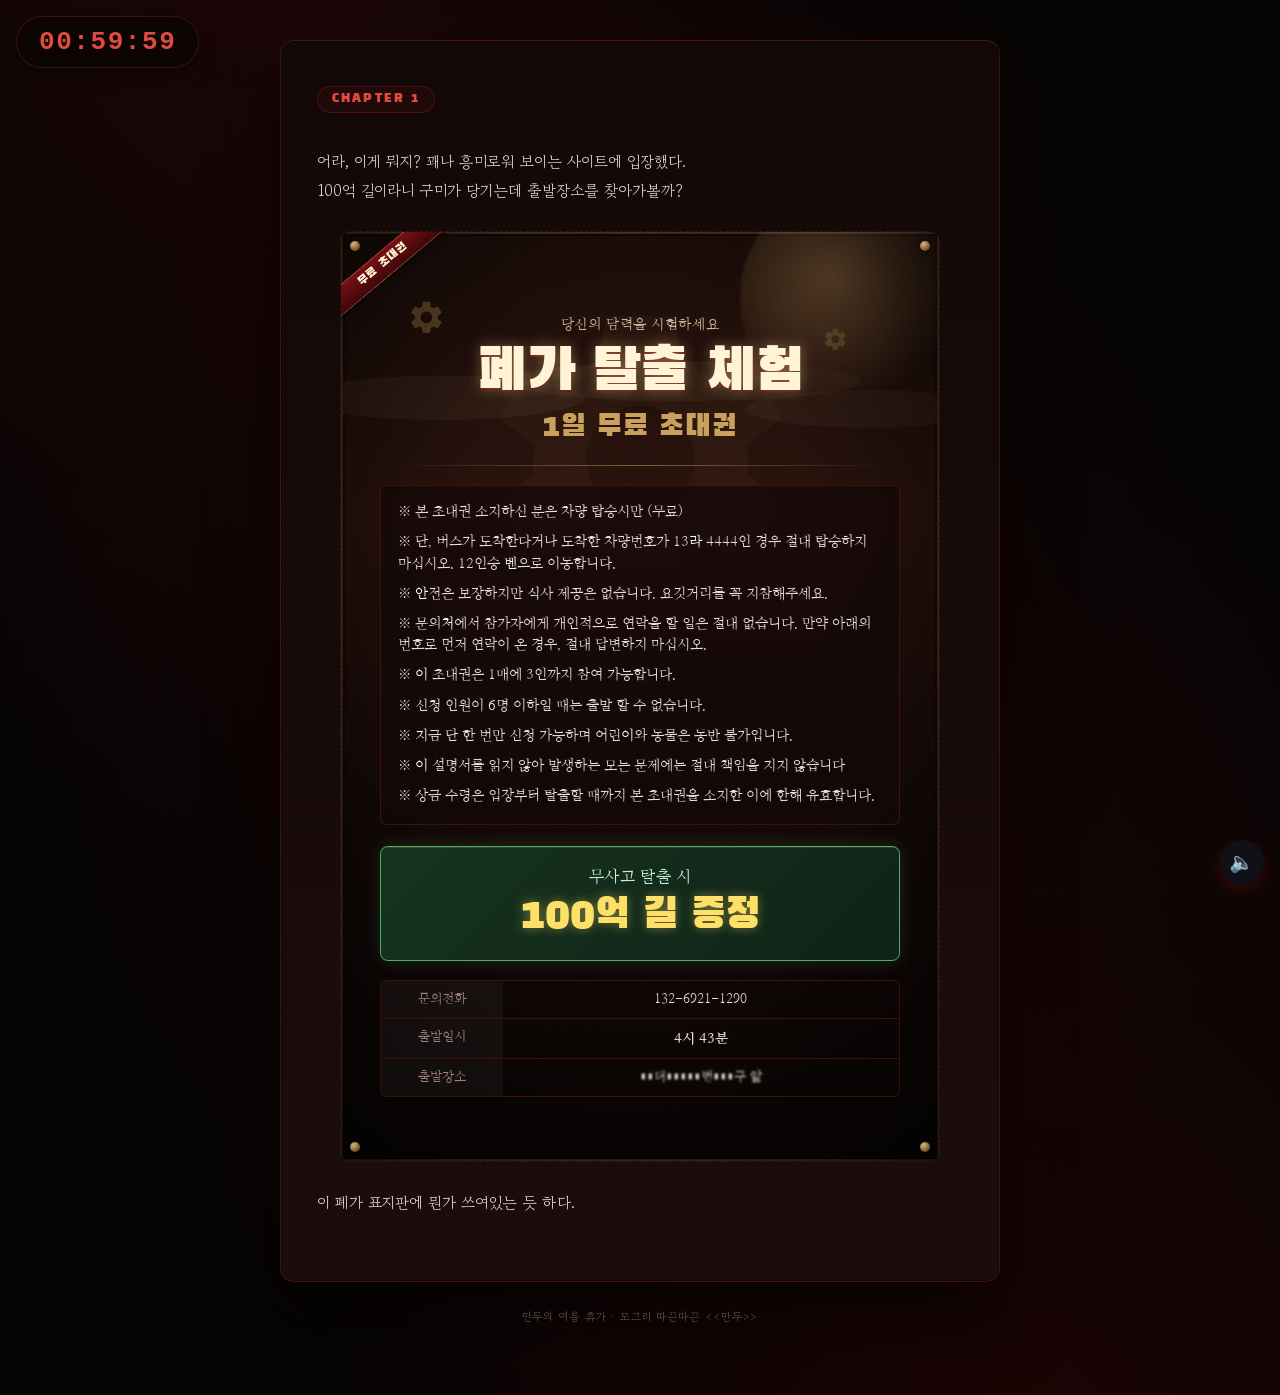
==== commit 17bd1489: "수정 최최종" ====
--- a/index.html
+++ b/index.html
@@ -11,6 +11,7 @@
 .glitch-char {
   display: inline-block;
   animation: glitch-flicker 20s infinite steps(1, end);
+  color: #fff;
 }
 @keyframes candleFlicker {
   0%, 100% { opacity: 1; }
@@ -32,6 +33,8 @@
 <body>
   <main class="stage">
     <span class="chapter-tag">CHAPTER 1</span>
+      <p class="story">어라, 이게 뭐지? 꽤나 흥미로워 보이는 사이트에 입장했다.<br> 100억 길이라니 구미가 당기는데 출발장소를 찾아가볼까?</p>
+    <p class="story dim"></p>
       <div class="art-slot" style="min-height:0; max-width: 600px; margin-left:auto; margin-right:auto;">
       <div style="width:100%; position:relative; overflow:hidden; container-type: inline-size;">
         <div style="width:100cqw; position:relative; overflow:hidden; background:linear-gradient(180deg, #1b0d09 0%, #2a130d 30%, #170a08 60%, #0a0504 100%); font-family:'Nanum Myeongjo','Gowun Batang', serif; color:#e8dcdc; padding-bottom:10.7037cqw; box-shadow: inset 0 0 0 max(1px,0.2778cqw) rgba(201,161,92,0.32), inset 0 0 0 max(1px,0.6481cqw) rgba(0,0,0,0.4);">
@@ -91,23 +94,24 @@
 
           <!-- bullet card -->
           <div style="flex:2.35; background:rgba(19,8,8,0.75); border:max(1px, 0.0926cqw) solid rgba(158,34,34,0.35); border-radius:0.9259cqw; padding:2.7778cqw 2.963cqw; display:flex; flex-direction:column; gap:1.4815cqw;">
-            <div style="font-size:2cqw; line-height:1.55; color:#e8dcdc; text-align:left;">※ 본 초대권 소지하신 분은 차량 탑승시만 (무료)</div>
-            <div style="font-size:2cqw; line-height:1.55; color:#e8dcdc; text-align:left;">※ 단, 버스가 도착한다거나 도착한 차량번호가 13<span class="glitch-char" style="animation-delay:2.1s;">라</span> 4444인 경우 절대 탑승하지 마십시오. 12인승 <span class="glitch-char" style="animation-delay:5s;">벤</span>으로 이동합니다</div>
-            <div style="font-size:2cqw; line-height:1.55; color:#e8dcdc; text-align:left;">※ <span class="glitch-char" style="animation-delay:7.1s;">안</span>전은 보장하지만 <span class="glitch-char" style="animation-delay:0s;">식</span>사 제공은 없습니다</div>
-            <div style="font-size:2cqw; line-height:1.55; color:#e8dcdc; text-align:left;">※ 문의<span class="glitch-char" style="animation-delay:1.4s;">처</span>에서 참가자에게 개인적으로 연락을 한 경우 절대 답변하지 마십시오</div>
-            <div style="font-size:2cqw; line-height:1.55; color:#e8dcdc; text-align:left;">※ <span class="glitch-char" style="animation-delay:6.1s;">이</span> 초대권은 1매에 3인까지 가능합니다</div>
-            <div style="font-size:2cqw; line-height:1.55; color:#e8dcdc; text-align:left;">※ 신청 인원이 <span class="glitch-char" style="animation-delay:3.1s;">6</span>명 이하일 때는 출발 할 수 없습니다</div>
-            <div style="font-size:2cqw; line-height:1.55; color:#e8dcdc; text-align:left;">※ 일생에 단 한 <span class="glitch-char" style="animation-delay:2.8s;">번</span>만 신청 가능하며 어린<span class="glitch-char" style="animation-delay:6.6s;">이</span> 동반 불가입니다</div>
-            <div style="font-size:2cqw; line-height:1.55; color:#e8dcdc; text-align:left;">※ <span class="glitch-char" style="animation-delay:4.9s;">이</span> 설명서를 읽지 않아 발생하는 모든 문제에는 절대 책임을 지지 않습니다</div>
+            <div style="font-size:2.3cqw; line-height:1.55; color:#e8dcdc; text-align:left;">※ 본 초대권 소지하신 분은 차량 탑승시만 (무료)</div>
+            <div style="font-size:2.3cqw; line-height:1.55; color:#e8dcdc; text-align:left;">※ 단, 버스가 도착한다거나 도착한 차량번호가 13<span class="glitch-char" style="animation-delay:2.1s;">라</span> 4444인 경우 절대 탑승하지 마십시오. 12인승 <span class="glitch-char" style="animation-delay:5s;">벤</span>으로 이동합니다.</div>
+            <div style="font-size:2.3cqw; line-height:1.55; color:#e8dcdc; text-align:left;">※ <span class="glitch-char" style="animation-delay:7.1s;">안</span>전은 보장하지만 <span class="glitch-char" style="animation-delay:0s;">식</span>사 제공은 없습니다. 요깃거리를 꼭 지참해주세요.</div>
+            <div style="font-size:2.3cqw; line-height:1.55; color:#e8dcdc; text-align:left;">※ 문의<span class="glitch-char" style="animation-delay:1.4s;">처</span>에서 참가자에게 개인적으로 연락을 할 일은 절대 없습니다. 만약 아래의 번호로 먼저 연락이 온 경우, 절대 답변하지 마십시오.</div>
+            <div style="font-size:2.3cqw; line-height:1.55; color:#e8dcdc; text-align:left;">※ <span class="glitch-char" style="animation-delay:6.1s;">이</span> 초대권은 1매에 3인까지 참여 가능합니다.</div>
+            <div style="font-size:2.3cqw; line-height:1.55; color:#e8dcdc; text-align:left;">※ 신청 인원이 <span class="glitch-char" style="animation-delay:3.1s;">6</span>명 이하일 때는 출발 할 수 없습니다.</div>
+            <div style="font-size:2.3cqw; line-height:1.55; color:#e8dcdc; text-align:left;">※ <span class="glitch-char" style="animation-delay:2.8s;">지</span>금 단 한 번만 신청 가능하며 어린<span class="glitch-char" style="animation-delay:6.6s;">이</span>와 동물은 동반 불가입니다.</div>
+            <div style="font-size:2.3cqw; line-height:1.55; color:#e8dcdc; text-align:left;">※ <span class="glitch-char" style="animation-delay:4.9s;">이</span> 설명서를 읽지 않아 발생하는 모든 문제에는 절대 책임을 지지 않습니다</div>
+            <div style="font-size:2.3cqw; line-height:1.55; color:#e8dcdc; text-align:left;">※ 상금 수령은 입장부터 탈출할 때까지 본 초대권을 소지한 이에 한해 유효합니다.</div>
           </div>
 
           <!-- illustration card -->
-          <div style="flex:1; min-width:0; overflow:hidden; background:rgba(19,8,8,0.75); border:max(1px, 0.0926cqw) solid rgba(158,34,34,0.35); border-radius:0.9259cqw; padding:2.037cqw; display:flex; flex-direction:column; align-items:center; gap:1.2963cqw;">
+          <!-- <div style="flex:1; min-width:0; overflow:hidden; background:rgba(19,8,8,0.75); border:max(1px, 0.0926cqw) solid rgba(158,34,34,0.35); border-radius:0.9259cqw; padding:2.037cqw; display:flex; flex-direction:column; align-items:center; gap:1.2963cqw;">
             <div style="font-family:'Black Han Sans', sans-serif; font-size:2.4074cqw; color:#e0b95c;">폐가의 공포 체험</div>
             <div style="width:30.5556cqw; height:27.7778cqw; max-width:100%; border-radius:0.5cqw; overflow:hidden; position:relative; flex-shrink:0; box-shadow:inset 0 0 0 max(1px,0.1852cqw) rgba(201,161,92,0.3);">
               <img src="assets/img/flyer_web.jpg" alt="폐가 사진" style="width:100%; height:100%; object-fit:cover; display:block; filter:sepia(0.35) contrast(1.05);">
             </div>
-          </div>
+          </div> -->
         </div>
 
           <!-- reward banner -->
@@ -122,7 +126,7 @@
           <div style="position:relative; z-index:4; margin:3.1481cqw 6.4815cqw 0 6.4815cqw; display:flex; flex-direction:column; gap:0; border:max(1px, 0.0926cqw) solid rgba(158,34,34,0.35); border-radius:0.9259cqw; overflow:hidden;">
             <div style="display:flex; border-bottom:max(1px, 0.0926cqw) solid rgba(158,34,34,0.35);">
               <div style="width:20.3704cqw; background:rgba(255,255,255,0.04); padding:1.6667cqw 2.037cqw; font-size:2.2222cqw; color:#9c8080;">문의전화</div>
-              <div style="flex:1; padding:1.6667cqw 2.037cqw; font-size:2.2222cqw; color:#e8dcdc;">010-4201-<span style="filter:blur(0.1944cqw); display:inline-block;">▮▮▮▮</span></div>
+              <div style="flex:1; padding:1.6667cqw 2.037cqw; font-size:2.2222cqw; color:#e8dcdc;">132-6921-1290</div>
             </div>
             <div style="display:flex; border-bottom:max(1px, 0.0926cqw) solid rgba(158,34,34,0.35);">
               <div style="width:20.3704cqw; background:rgba(255,255,255,0.04); padding:1.6667cqw 2.037cqw; font-size:2.2222cqw; color:#9c8080;">출발일시</div>
@@ -135,7 +139,8 @@
           </div>
         </div>
         </div>
-    </div>
+      </div>
+      <p class="story">이 폐가 표지판에 뭔가 쓰여있는 듯 하다.</p>
   </main>
 
   <p class="brand-footer">만두의 여름 휴가 · 모그리 따끈따끈 <<만두>></p>
--- a/assets/style.css
+++ b/assets/style.css
@@ -168,6 +168,25 @@
   line-height: 1.6;
 }
 
+/* 정지 이미지를 꺼져가는 전구처럼 은은하게 깜빡이게 하고 싶을 때: art-slot에 class="photo-flicker"를 추가하세요. */
+.art-slot.photo-flicker img {
+  animation: photo-bulb-flicker 9s ease-in-out infinite;
+}
+
+@keyframes photo-bulb-flicker {
+  0%, 40%, 100% { filter: brightness(1); }
+  50%           { filter: brightness(0.6); }
+  58%           { filter: brightness(0.85); }
+  66%           { filter: brightness(0.65); }
+  75%           { filter: brightness(1); }
+}
+
+@media (prefers-reduced-motion: reduce) {
+  .art-slot.photo-flicker img {
+    animation: none !important;
+  }
+}
+
 /* 대화/편지/일기장 카드 */
 .note-card {
   background: rgba(0,0,0,0.28);
@@ -238,6 +257,37 @@
   font-size: 11.5px;
   color: var(--gold);
   margin-bottom: 4px;
+}
+
+.chat-choices {
+  display: flex;
+  flex-direction: column;
+  gap: 8px;
+  align-self: flex-end;
+  max-width: 82%;
+}
+
+.chat-choice-btn {
+  display: block;
+  width: 100%;
+  background: rgba(0,0,0,0.3);
+  border: 1.5px solid var(--border-faint);
+  border-radius: 14px;
+  border-bottom-right-radius: 4px;
+  padding: 11px 15px;
+  font-size: 14px;
+  line-height: 1.6;
+  color: var(--ink);
+  text-align: left;
+  white-space: normal;
+  cursor: pointer;
+  transition: border-color 0.2s ease, background 0.2s ease, transform 0.15s ease;
+}
+
+.chat-choice-btn:hover {
+  border-color: var(--gold-bright);
+  background: rgba(154,20,20,0.18);
+  transform: translateY(-1px);
 }
 
 /* 입력 폼 */
@@ -472,6 +522,38 @@
   line-height: 1.5;
 }
 
+.mission-banner {
+  display: flex;
+  align-items: center;
+  justify-content: center;
+  gap: 10px;
+  margin: 28px 0 14px;
+  padding: 14px 20px;
+  background: linear-gradient(135deg, rgba(154,20,20,0.22), rgba(30,5,5,0.4));
+  border: 1.5px solid var(--border-faint);
+  border-radius: 10px;
+  box-shadow: 0 0 24px rgba(154,20,20,0.18) inset, 0 8px 20px rgba(0,0,0,0.35);
+}
+
+.mission-banner .mission-icon {
+  font-size: 20px;
+  filter: drop-shadow(0 0 6px rgba(225,75,63,0.5));
+}
+
+.mission-banner .mission-title {
+  font-family: var(--font-head);
+  font-size: 17px;
+  letter-spacing: 0.06em;
+  color: var(--gold-bright);
+  text-shadow: 0 0 14px rgba(225,75,63,0.4);
+  animation: flicker 7s linear infinite;
+}
+
+@media (max-width: 480px) {
+  .mission-banner { padding: 12px 14px; }
+  .mission-banner .mission-title { font-size: 15px; }
+}
+
 /* 슬라이드 퍼즐 (4p) */
 .puzzle-wrap {
   display: flex;
@@ -507,7 +589,7 @@
   cursor: pointer;
   user-select: none;
   transition: transform 0.12s ease, filter 0.12s ease;
-  background-size: 400% 400%;
+  background-size: var(--tile-bg-size, 400%) var(--tile-bg-size, 400%);
   background-position: var(--bx, 0%) var(--by, 0%);
   background-image: var(--tile-img, none);
 }
@@ -594,6 +676,27 @@
 .tarot-card:hover,
 .tarot-card:focus-visible {
   transform: translateY(-6px) rotateZ(-1deg);
+}
+
+.tarot-card.tremble {
+  animation: tarot-tremble 0.4s ease-in-out;
+}
+
+@keyframes tarot-tremble {
+  0%, 100% { transform: translate(0, 0) rotate(0deg); }
+  10% { transform: translate(-3px, 1px) rotate(-1.5deg); }
+  20% { transform: translate(3px, -1px) rotate(1.5deg); }
+  30% { transform: translate(-3px, 0) rotate(-1deg); }
+  40% { transform: translate(3px, 1px) rotate(1deg); }
+  50% { transform: translate(-2px, -1px) rotate(-0.8deg); }
+  60% { transform: translate(2px, 1px) rotate(0.8deg); }
+  70% { transform: translate(-2px, 0) rotate(-0.5deg); }
+  80% { transform: translate(1px, -1px) rotate(0.5deg); }
+  90% { transform: translate(-1px, 1px) rotate(-0.3deg); }
+}
+
+@media (prefers-reduced-motion: reduce) {
+  .tarot-card.tremble { animation: none !important; }
 }
 
 .tarot-card-inner {
@@ -784,6 +887,23 @@
   animation: tarot-sealed-awaken 1.6s ease-in-out infinite;
 }
 
+.tarot-sealed.awake.tremble {
+  animation: tarot-sealed-awaken 1.6s ease-in-out infinite, tarot-sealed-tremble 0.4s ease-in-out;
+}
+
+@keyframes tarot-sealed-tremble {
+  0%, 100% { transform: translate(-50%, -50%) rotate(0deg); }
+  10% { transform: translate(calc(-50% - 3px), calc(-50% + 1px)) rotate(-1.5deg); }
+  20% { transform: translate(calc(-50% + 3px), calc(-50% - 1px)) rotate(1.5deg); }
+  30% { transform: translate(calc(-50% - 3px), -50%) rotate(-1deg); }
+  40% { transform: translate(calc(-50% + 3px), calc(-50% + 1px)) rotate(1deg); }
+  50% { transform: translate(calc(-50% - 2px), calc(-50% - 1px)) rotate(-0.8deg); }
+  60% { transform: translate(calc(-50% + 2px), calc(-50% + 1px)) rotate(0.8deg); }
+  70% { transform: translate(calc(-50% - 2px), -50%) rotate(-0.5deg); }
+  80% { transform: translate(calc(-50% + 1px), calc(-50% - 1px)) rotate(0.5deg); }
+  90% { transform: translate(calc(-50% - 1px), calc(-50% + 1px)) rotate(-0.3deg); }
+}
+
 .tarot-sealed.awake .tarot-back {
   box-shadow: inset 0 0 0 2px var(--gold-bright);
 }
@@ -907,6 +1027,17 @@
   line-height: 1.9;
   color: var(--ink-dim);
   margin: 0;
+}
+
+.whisper-overlay-text {
+  font-size: 22px;
+  line-height: 1.9;
+  color: var(--ink);
+  text-shadow: 0 0 18px rgba(225,75,63,0.35);
+}
+
+@media (max-width: 560px) {
+  .whisper-overlay-text { font-size: 18px; }
 }
 
 @keyframes end-overlay-flicker {
